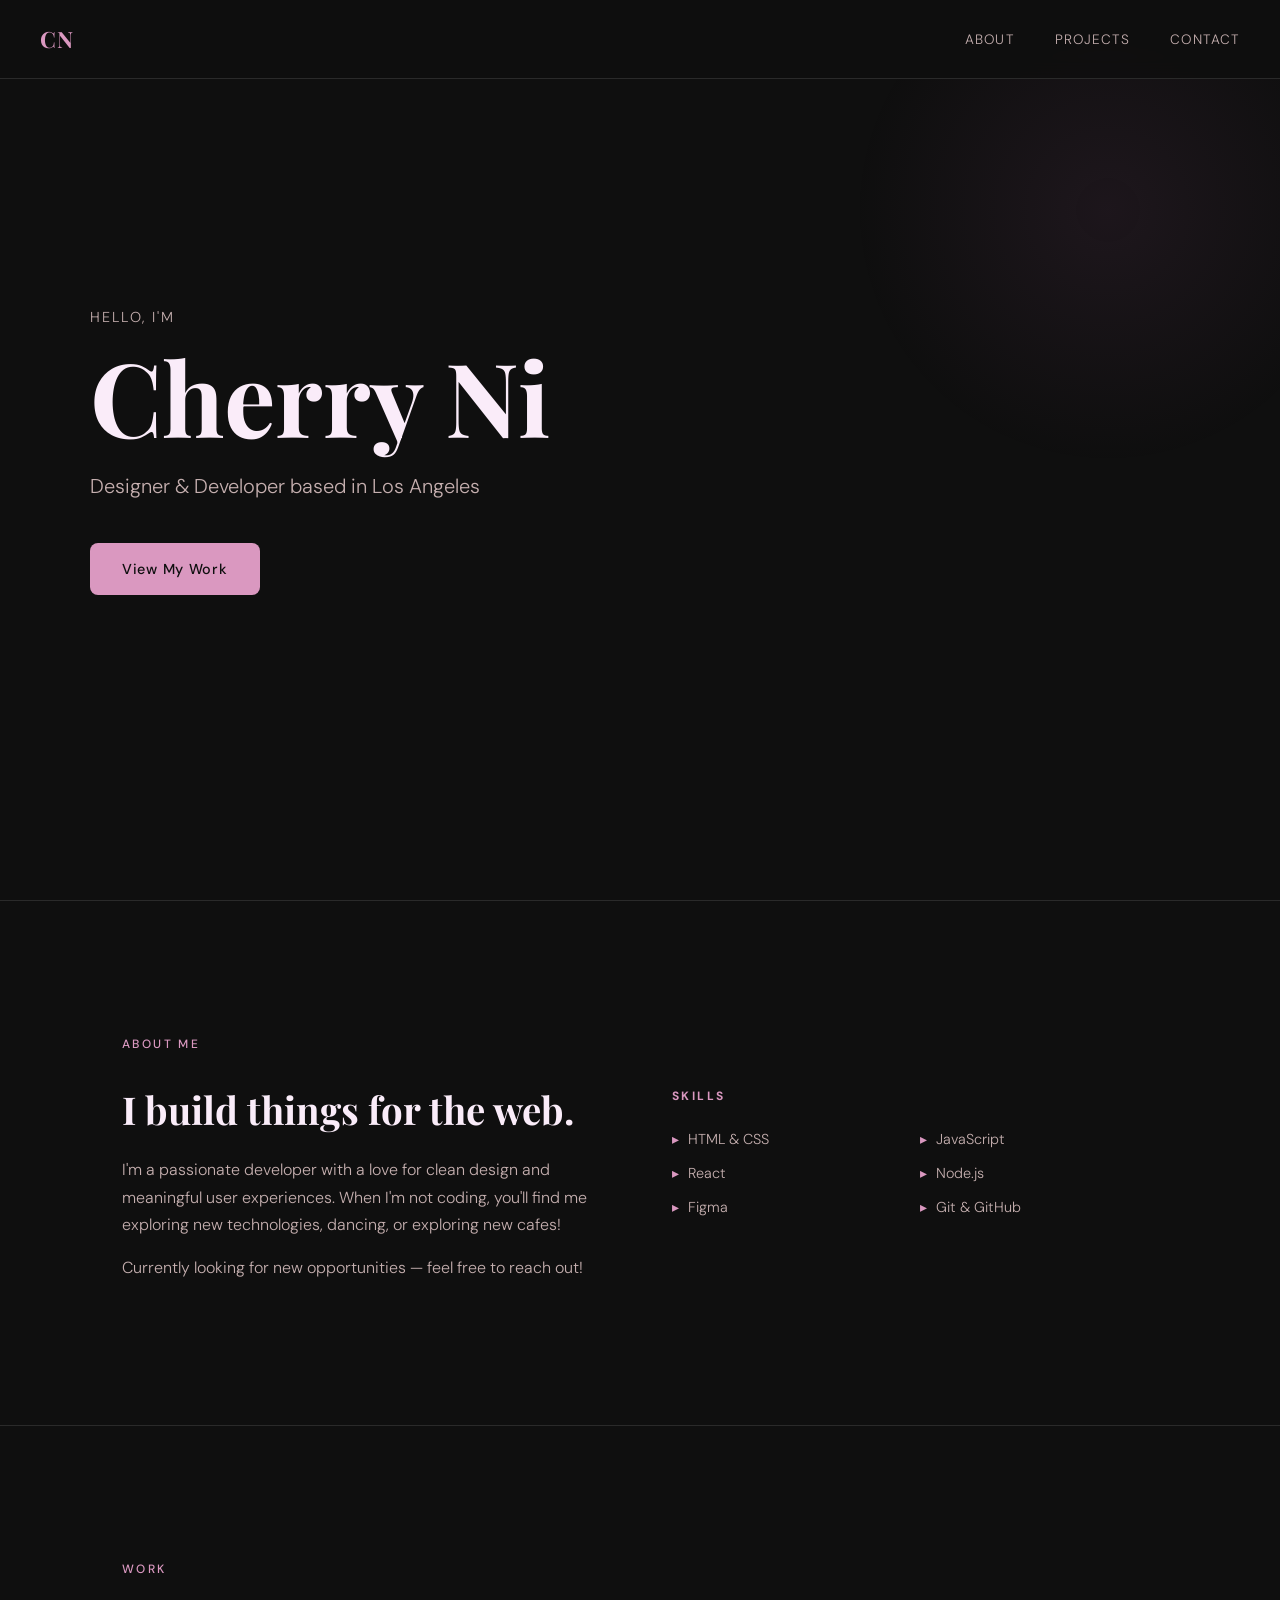
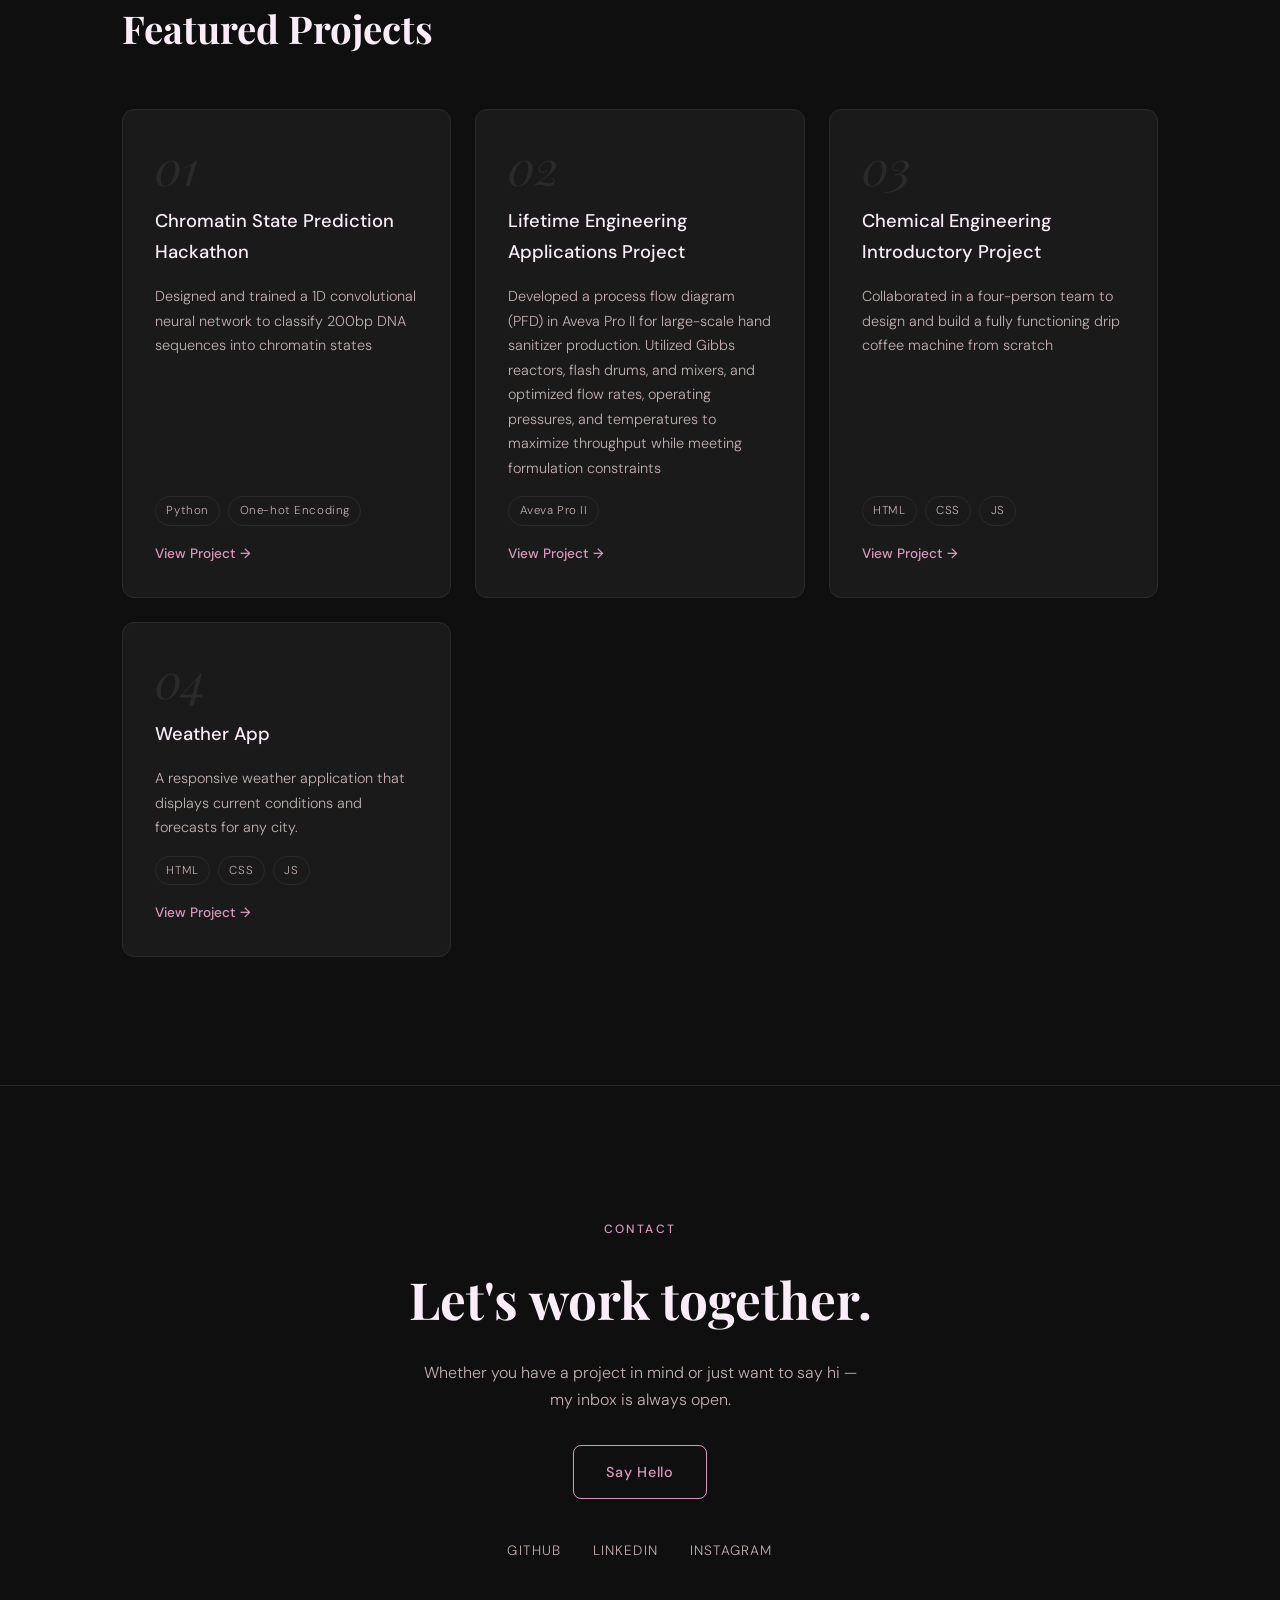
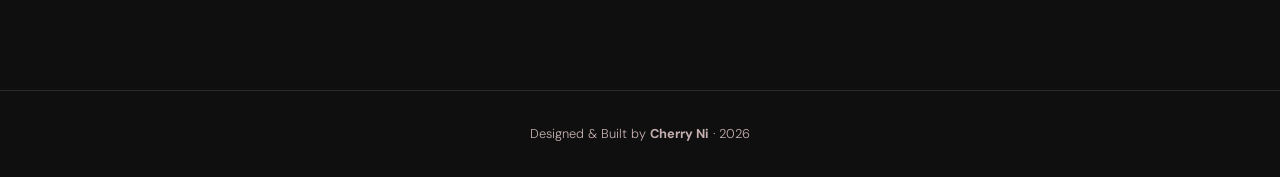
==== index.html @ 6c7073c4 "update project number for Weather App and remove API key setup notice" ====
<!DOCTYPE html>
<html lang="en">
  <head>
    <meta charset="UTF-8" />
    <meta name="viewport" content="width=device-width, initial-scale=1.0" />
    <title>Cherry Ni — Portfolio</title>
    <link rel="preconnect" href="https://fonts.googleapis.com" />
    <link rel="preconnect" href="https://fonts.gstatic.com" crossorigin />
    <link href="https://fonts.googleapis.com/css2?family=Playfair+Display:ital,wght@0,700;1,400&family=DM+Sans:wght@300;400;500&display=swap" rel="stylesheet" />
    <link rel="stylesheet" href="style.css" />
  </head>
  <body>

    <!-- NAVIGATION -->
    <nav>
      <div class="nav-logo">CN</div>
      <ul class="nav-links">
        <li><a href="#about">About</a></li>
        <li><a href="#projects">Projects</a></li>
        <li><a href="#contact">Contact</a></li>
      </ul>
    </nav>

    <!-- HERO SECTION -->
    <section class="hero">
      <div class="hero-content">
        <p class="hero-eyebrow">Hello, I'm</p>
        <h1 class="hero-name">Cherry Ni</h1>
        <p class="hero-tagline">Designer &amp; Developer based in Los Angeles</p>
        <a href="#projects" class="btn">View My Work</a>
      </div>
      <div class="hero-decoration" aria-hidden="true"></div>
    </section>

    <!-- ABOUT SECTION -->
    <section class="about" id="about">
      <div class="container">
        <span class="section-label">About Me</span>
        <div class="about-grid">
          <div class="about-text">
            <h2>I build things for the web.</h2>
            <p>
              I'm a passionate developer with a love for clean design and meaningful user experiences.
              When I'm not coding, you'll find me exploring new technologies, dancing, or exploring new cafes!
            </p>
            <p>
              Currently looking for new opportunities — feel free to reach out!
            </p>
          </div>
          <div class="skills-list">
            <h3>Skills</h3>
            <ul>
              <li>HTML &amp; CSS</li>
              <li>JavaScript</li>
              <li>React</li>
              <li>Node.js</li>
              <li>Figma</li>
              <li>Git &amp; GitHub</li>
            </ul>
          </div>
        </div>
      </div>
    </section>

    <!-- PROJECTS SECTION -->
    <section class="projects" id="projects">
      <div class="container">
        <span class="section-label">Work</span>
        <h2>Featured Projects</h2>
        <div class="projects-grid">

          <div class="project-card">
            <div class="project-number">01</div>
                       <h3>Chromatin State Prediction Hackathon</h3>
            <p>Designed and trained a 1D convolutional neural network to classify 200bp DNA sequences into chromatin states</p>
            <div class="project-tags">
              <span>Python</span>
              <span>One-hot Encoding</span>
            </div>
            <a href="#" class="project-link">View Project →</a>
          </div>

          <div class="project-card">
            <div class="project-number">02</div>
            <h3>Lifetime Engineering Applications Project</h3>
            <p>Developed a process flow diagram (PFD) in Aveva Pro II for large-scale hand sanitizer production. Utilized Gibbs reactors, flash drums, and mixers, and optimized flow rates, operating pressures, and temperatures to maximize throughput while meeting formulation constraints
</p>
            <div class="project-tags">
              <span>Aveva Pro II</span>
            </div>
            <a href="#" class="project-link">View Project →</a>
          </div>

          <div class="project-card">
            <div class="project-number">03</div>
            <h3>Chemical Engineering Introductory Project</h3>
            <p>Collaborated in a four-person team to design and build a fully functioning drip coffee machine from scratch</p>
            <div class="project-tags">
              <span>HTML</span>
              <span>CSS</span>
              <span>JS</span>
            </div>
            <a href="#" class="project-link">View Project →</a>
          </div>

          <div class="project-card">
            <div class="project-number">04</div>
            <h3>Weather App</h3>
            <p>A responsive weather application that displays current conditions and forecasts for any city.</p>
            <div class="project-tags">
              <span>HTML</span>
              <span>CSS</span>
              <span>JS</span>
            </div>
            <a href="weather.html" class="project-link">View Project →</a>
          </div>

        </div>
      </div>
    </section>

    <!-- CONTACT SECTION -->
    <section class="contact" id="contact">
      <div class="container">
        <span class="section-label">Contact</span>
        <h2>Let's work together.</h2>
        <p>Whether you have a project in mind or just want to say hi — my inbox is always open.</p>
        <a href="mailto:cherryni@g.ucla.edu" class="btn btn-outline">Say Hello</a>
        <div class="social-links">
          <a href="https://github.com/cherrynii" target="_blank">GitHub</a>
          <a href="https://www.linkedin.com/in/cherry-ni-07588b32b/" target="_blank">LinkedIn</a>
          <a href="https://www.instagram.com/cherryini/" target="_blank">Instagram</a>
        </div>
      </div>
    </section>

    <!-- FOOTER -->
    <footer>
      <p>Designed &amp; Built by <strong>Cherry Ni</strong> · <span id="year"></span></p>
    </footer>

    <script>
      // Auto-update the year in the footer
      document.getElementById('year').textContent = new Date().getFullYear();
    </script>

  </body>
</html>
---- style.css ----
/* =========================================
   PORTFOLIO STARTER — style.css
   ========================================= */

/* --- CSS Variables (your design tokens) --- */
:root {
  --color-bg:       #0f0f0f;
  --color-surface:  #1a1a1a;
  --color-border:   #2a2a2a;
  --color-text:     #faecf9;
  --color-muted:    #c5afaf;
  --color-accent:   #da98c0;       /* warm gold */
  --color-accent2:  #e9c8e1;

  --font-display:  'Playfair Display', Georgia, serif;
  --font-body:     'DM Sans', sans-serif;

  --radius:  8px;
  --max-w:   1100px;
  --gap:     2rem;
}

/* --- Reset --- */
*, *::before, *::after {
  box-sizing: border-box;
  margin: 0;
  padding: 0;
}

html {
  scroll-behavior: smooth;
}

body {
  background-color: var(--color-bg);
  color: var(--color-text);
  font-family: var(--font-body);
  font-weight: 300;
  line-height: 1.7;
  font-size: 1rem;
}

a {
  color: inherit;
  text-decoration: none;
}

ul {
  list-style: none;
}

img {
  max-width: 100%;
  display: block;
}

/* --- Utility --- */
.container {
  max-width: var(--max-w);
  margin: 0 auto;
  padding: 0 2rem;
}

.section-label {
  display: inline-block;
  font-size: 0.75rem;
  letter-spacing: 0.2em;
  text-transform: uppercase;
  color: var(--color-accent);
  margin-bottom: 1rem;
  font-weight: 500;
}

/* --- Buttons --- */
.btn {
  display: inline-block;
  padding: 0.85rem 2rem;
  background: var(--color-accent);
  color: #0f0f0f;
  font-family: var(--font-body);
  font-size: 0.9rem;
  font-weight: 500;
  letter-spacing: 0.05em;
  border-radius: var(--radius);
  transition: opacity 0.2s ease, transform 0.2s ease;
  cursor: pointer;
  border: none;
}

.btn:hover {
  opacity: 0.85;
  transform: translateY(-2px);
}

.btn-outline {
  background: transparent;
  color: var(--color-accent);
  border: 1px solid var(--color-accent);
}

.btn-outline:hover {
  background: var(--color-accent);
  color: #0f0f0f;
  opacity: 1;
}

/* =========================================
   NAVIGATION
   ========================================= */
nav {
  position: fixed;
  top: 0;
  left: 0;
  right: 0;
  z-index: 100;
  display: flex;
  align-items: center;
  justify-content: space-between;
  padding: 1.25rem 2.5rem;
  background: rgba(15, 15, 15, 0.85);
  backdrop-filter: blur(10px);
  border-bottom: 1px solid var(--color-border);
}

.nav-logo {
  font-family: var(--font-display);
  font-size: 1.4rem;
  font-weight: 700;
  color: var(--color-accent);
  letter-spacing: 0.05em;
}

.nav-links {
  display: flex;
  gap: 2.5rem;
}

.nav-links a {
  font-size: 0.85rem;
  letter-spacing: 0.08em;
  text-transform: uppercase;
  color: var(--color-muted);
  transition: color 0.2s;
}

.nav-links a:hover {
  color: var(--color-text);
}

/* =========================================
   HERO
   ========================================= */
.hero {
  min-height: 100vh;
  display: flex;
  align-items: center;
  padding: 0 2.5rem;
  position: relative;
  overflow: hidden;
}

.hero-content {
  max-width: var(--max-w);
  margin: 0 auto;
  width: 100%;
  animation: fadeUp 0.9s ease both;
}

.hero-eyebrow {
  font-size: 0.9rem;
  letter-spacing: 0.15em;
  text-transform: uppercase;
  color: var(--color-muted);
  margin-bottom: 0.75rem;
}

.hero-name {
  font-family: var(--font-display);
  font-size: clamp(3.5rem, 8vw, 7rem);
  line-height: 1.05;
  font-weight: 700;
  color: var(--color-text);
  margin-bottom: 1.25rem;
}

.hero-tagline {
  font-size: clamp(1rem, 2vw, 1.25rem);
  color: var(--color-muted);
  margin-bottom: 2.5rem;
  font-weight: 300;
}

/* Decorative background circle */
.hero-decoration {
  position: absolute;
  top: -10%;
  right: -10%;
  width: 600px;
  height: 600px;
  border-radius: 50%;
  background: radial-gradient(circle, rgba(201, 110, 186, 0.08) 0%, transparent 60%);
  pointer-events: none;
}

/* =========================================
   ABOUT
   ========================================= */
.about {
  padding: 8rem 0;
  border-top: 1px solid var(--color-border);
}

.about-grid {
  display: grid;
  grid-template-columns: 1fr 1fr;
  gap: 4rem;
  margin-top: 1rem;
}

.about-text h2 {
  font-family: var(--font-display);
  font-size: clamp(1.8rem, 3vw, 2.5rem);
  font-weight: 700;
  line-height: 1.2;
  margin-bottom: 1.5rem;
  color: var(--color-text);
}

.about-text p {
  color: var(--color-muted);
  margin-bottom: 1rem;
  max-width: 480px;
}

.skills-list h3 {
  font-size: 0.75rem;
  letter-spacing: 0.2em;
  text-transform: uppercase;
  color: var(--color-accent);
  margin-bottom: 1.25rem;
}

.skills-list ul {
  display: grid;
  grid-template-columns: 1fr 1fr;
  gap: 0.6rem;
}

.skills-list ul li {
  font-size: 0.9rem;
  color: var(--color-muted);
  padding-left: 1rem;
  position: relative;
}

.skills-list ul li::before {
  content: '▸';
  position: absolute;
  left: 0;
  color: var(--color-accent);
}

/* =========================================
   PROJECTS
   ========================================= */
.projects {
  padding: 8rem 0;
  border-top: 1px solid var(--color-border);
}

.projects h2 {
  font-family: var(--font-display);
  font-size: clamp(1.8rem, 3vw, 2.5rem);
  margin-bottom: 3rem;
}

.projects-grid {
  display: grid;
  grid-template-columns: repeat(auto-fit, minmax(300px, 1fr));
  gap: 1.5rem;
}

.project-card {
  background: var(--color-surface);
  border: 1px solid var(--color-border);
  border-radius: calc(var(--radius) * 1.5);
  padding: 2rem;
  transition: border-color 0.3s, transform 0.3s;
  display: flex;
  flex-direction: column;
  gap: 1rem;
}

.project-card:hover {
  border-color: var(--color-accent);
  transform: translateY(-4px);
}

.project-number {
  font-family: var(--font-display);
  font-size: 3rem;
  font-style: italic;
  color: var(--color-border);
  line-height: 1;
}

.project-card h3 {
  font-size: 1.15rem;
  font-weight: 500;
  color: var(--color-text);
}

.project-card p {
  font-size: 0.9rem;
  color: var(--color-muted);
  flex: 1;
}

.project-tags {
  display: flex;
  flex-wrap: wrap;
  gap: 0.5rem;
}

.project-tags span {
  font-size: 0.72rem;
  padding: 0.25rem 0.65rem;
  border-radius: 999px;
  border: 1px solid var(--color-border);
  color: var(--color-muted);
  letter-spacing: 0.05em;
}

.project-link {
  font-size: 0.85rem;
  color: var(--color-accent);
  font-weight: 500;
  transition: letter-spacing 0.2s;
}

.project-link:hover {
  letter-spacing: 0.05em;
}

/* =========================================
   CONTACT
   ========================================= */
.contact {
  padding: 8rem 0;
  border-top: 1px solid var(--color-border);
  text-align: center;
}

.contact h2 {
  font-family: var(--font-display);
  font-size: clamp(2rem, 4vw, 3.5rem);
  margin-bottom: 1rem;
}

.contact p {
  color: var(--color-muted);
  max-width: 440px;
  margin: 0 auto 2rem;
}

.social-links {
  display: flex;
  justify-content: center;
  gap: 2rem;
  margin-top: 2.5rem;
}

.social-links a {
  font-size: 0.85rem;
  letter-spacing: 0.08em;
  text-transform: uppercase;
  color: var(--color-muted);
  transition: color 0.2s;
}

.social-links a:hover {
  color: var(--color-accent);
}

/* =========================================
   FOOTER
   ========================================= */
footer {
  padding: 2rem;
  text-align: center;
  border-top: 1px solid var(--color-border);
  font-size: 0.8rem;
  color: var(--color-muted);
}

/* =========================================
   ANIMATIONS
   ========================================= */
@keyframes fadeUp {
  from {
    opacity: 0;
    transform: translateY(30px);
  }
  to {
    opacity: 1;
    transform: translateY(0);
  }
}

/* =========================================
   RESPONSIVE
   ========================================= */
@media (max-width: 768px) {
  nav {
    padding: 1rem 1.25rem;
  }

  .nav-links {
    gap: 1.5rem;
  }

  .hero {
    padding: 0 1.25rem;
  }

  .about-grid {
    grid-template-columns: 1fr;
    gap: 3rem;
  }

  .about,
  .projects,
  .contact {
    padding: 5rem 0;
  }
}
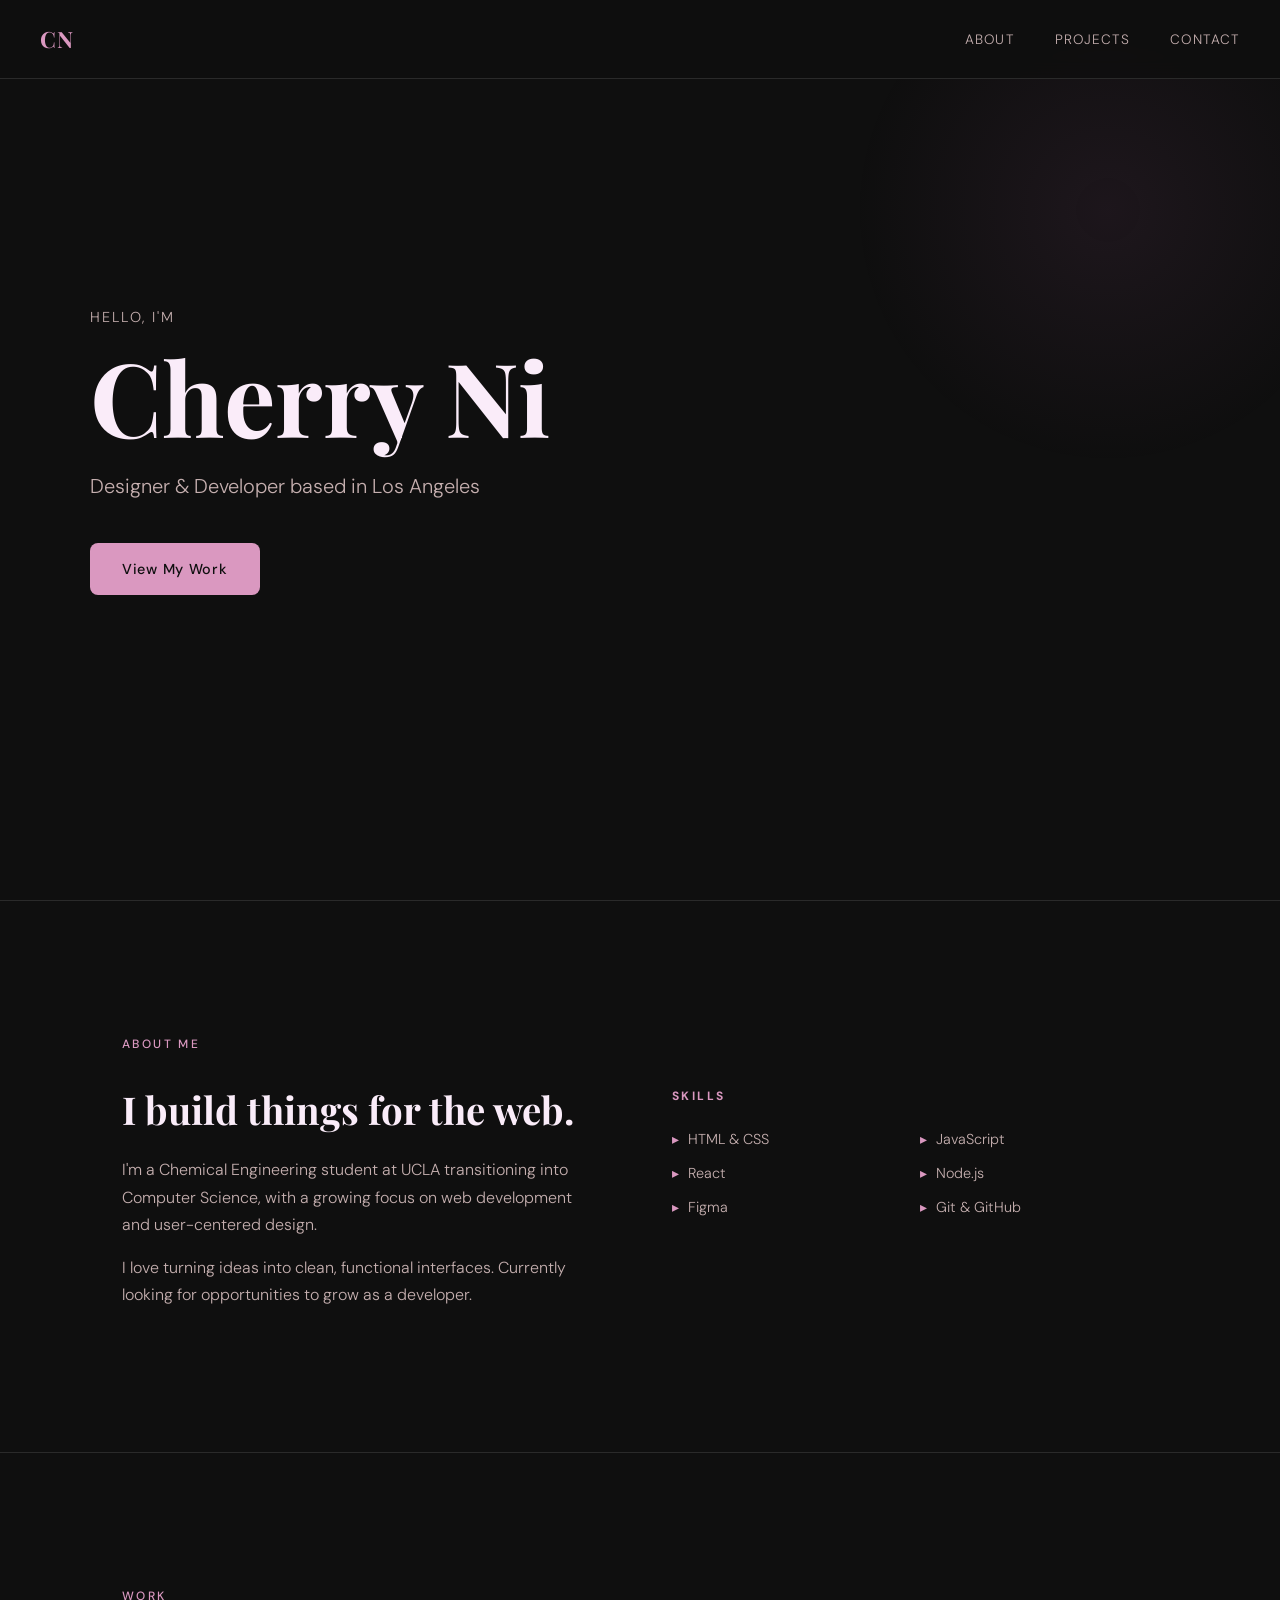
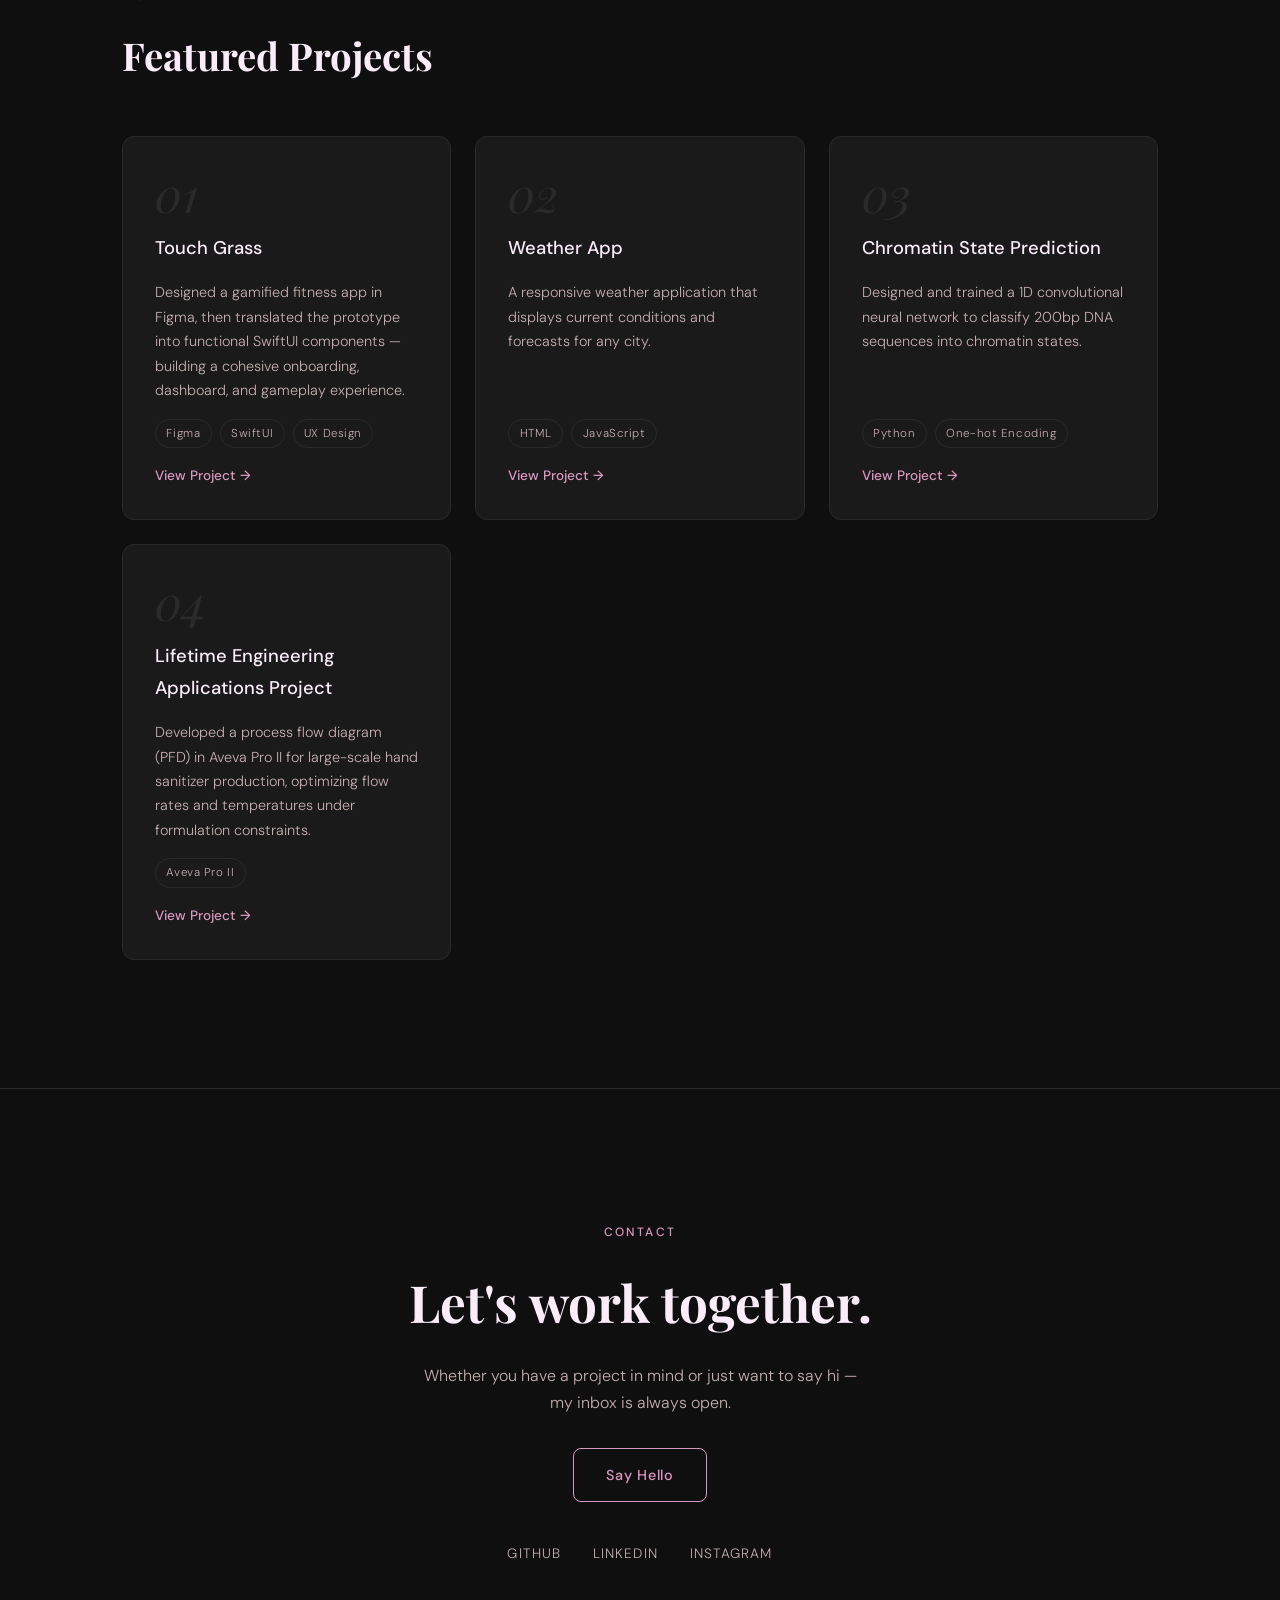
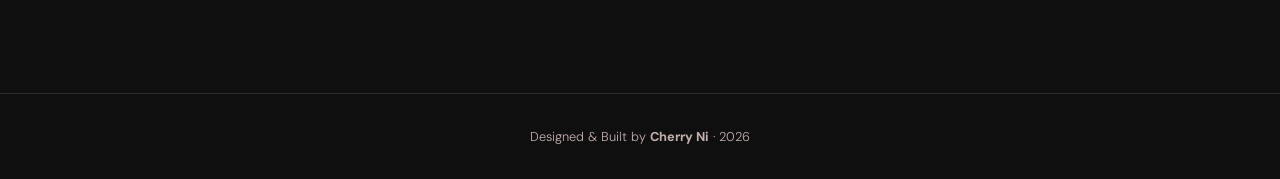
==== commit aeb4709e: "updated projects" ====
--- a/index.html
+++ b/index.html
@@ -37,16 +37,15 @@
       <div class="container">
         <span class="section-label">About Me</span>
         <div class="about-grid">
-          <div class="about-text">
-            <h2>I build things for the web.</h2>
-            <p>
-              I'm a passionate developer with a love for clean design and meaningful user experiences.
-              When I'm not coding, you'll find me exploring new technologies, dancing, or exploring new cafes!
-            </p>
-            <p>
-              Currently looking for new opportunities — feel free to reach out!
-            </p>
-          </div>
+         <div class="about-text">
+          <h2>I build things for the web.</h2>
+          <p>
+            I'm a Chemical Engineering student at UCLA transitioning into Computer Science, with a growing focus on web development and user-centered design.
+          </p>
+          <p>
+            I love turning ideas into clean, functional interfaces. Currently looking for opportunities to grow as a developer.
+          </p>
+        </div>
           <div class="skills-list">
             <h3>Skills</h3>
             <ul>
@@ -67,55 +66,53 @@
       <div class="container">
         <span class="section-label">Work</span>
         <h2>Featured Projects</h2>
-        <div class="projects-grid">
+       <div class="projects-grid">
+        
+        <div class="project-card">
+          <div class="project-number">01</div>
+          <h3>Touch Grass</h3>
+          <p>Designed a gamified fitness app in Figma, then translated the prototype into functional SwiftUI components — building a cohesive onboarding, dashboard, and gameplay experience.</p>
+          <div class="project-tags">
+            <span>Figma</span>
+            <span>SwiftUI</span>
+            <span>UX Design</span>
+          </div>
+          <a href="https://github.com/cherrynii" target="_blank" class="project-link">View Project →</a>
+        </div>
+        
+        <div class="project-card">
+          <div class="project-number">02</div>
+          <h3>Weather App</h3>
+          <p>A responsive weather application that displays current conditions and forecasts for any city.</p>
+          <div class="project-tags">
+            <span>HTML</span>
+            <span>JavaScript</span>
+          </div>
+          <a href="weather.html" class="project-link">View Project →</a>
+        </div>
+        
+        <div class="project-card">
+          <div class="project-number">03</div>
+          <h3>Chromatin State Prediction</h3>
+          <p>Designed and trained a 1D convolutional neural network to classify 200bp DNA sequences into chromatin states.</p>
+          <div class="project-tags">
+            <span>Python</span>
+            <span>One-hot Encoding</span>
+          </div>
+          <a href="https://github.com/cherrynii" target="_blank" class="project-link">View Project →</a>
+        </div>
+        
+        <div class="project-card">
+          <div class="project-number">04</div>
+          <h3>Lifetime Engineering Applications Project</h3>
+          <p>Developed a process flow diagram (PFD) in Aveva Pro II for large-scale hand sanitizer production, optimizing flow rates and temperatures under formulation constraints.</p>
+          <div class="project-tags">
+            <span>Aveva Pro II</span>
+          </div>
+          <a href="https://github.com/cherrynii" target="_blank" class="project-link">View Project →</a>
+        </div>
 
-          <div class="project-card">
-            <div class="project-number">01</div>
-                       <h3>Chromatin State Prediction Hackathon</h3>
-            <p>Designed and trained a 1D convolutional neural network to classify 200bp DNA sequences into chromatin states</p>
-            <div class="project-tags">
-              <span>Python</span>
-              <span>One-hot Encoding</span>
-            </div>
-            <a href="#" class="project-link">View Project →</a>
-          </div>
-
-          <div class="project-card">
-            <div class="project-number">02</div>
-            <h3>Lifetime Engineering Applications Project</h3>
-            <p>Developed a process flow diagram (PFD) in Aveva Pro II for large-scale hand sanitizer production. Utilized Gibbs reactors, flash drums, and mixers, and optimized flow rates, operating pressures, and temperatures to maximize throughput while meeting formulation constraints
-</p>
-            <div class="project-tags">
-              <span>Aveva Pro II</span>
-            </div>
-            <a href="#" class="project-link">View Project →</a>
-          </div>
-
-          <div class="project-card">
-            <div class="project-number">03</div>
-            <h3>Chemical Engineering Introductory Project</h3>
-            <p>Collaborated in a four-person team to design and build a fully functioning drip coffee machine from scratch</p>
-            <div class="project-tags">
-              <span>HTML</span>
-              <span>CSS</span>
-              <span>JS</span>
-            </div>
-            <a href="#" class="project-link">View Project →</a>
-          </div>
-
-          <div class="project-card">
-            <div class="project-number">04</div>
-            <h3>Weather App</h3>
-            <p>A responsive weather application that displays current conditions and forecasts for any city.</p>
-            <div class="project-tags">
-              <span>HTML</span>
-              <span>CSS</span>
-              <span>JS</span>
-            </div>
-            <a href="weather.html" class="project-link">View Project →</a>
-          </div>
-
-        </div>
+</div>
       </div>
     </section>
 
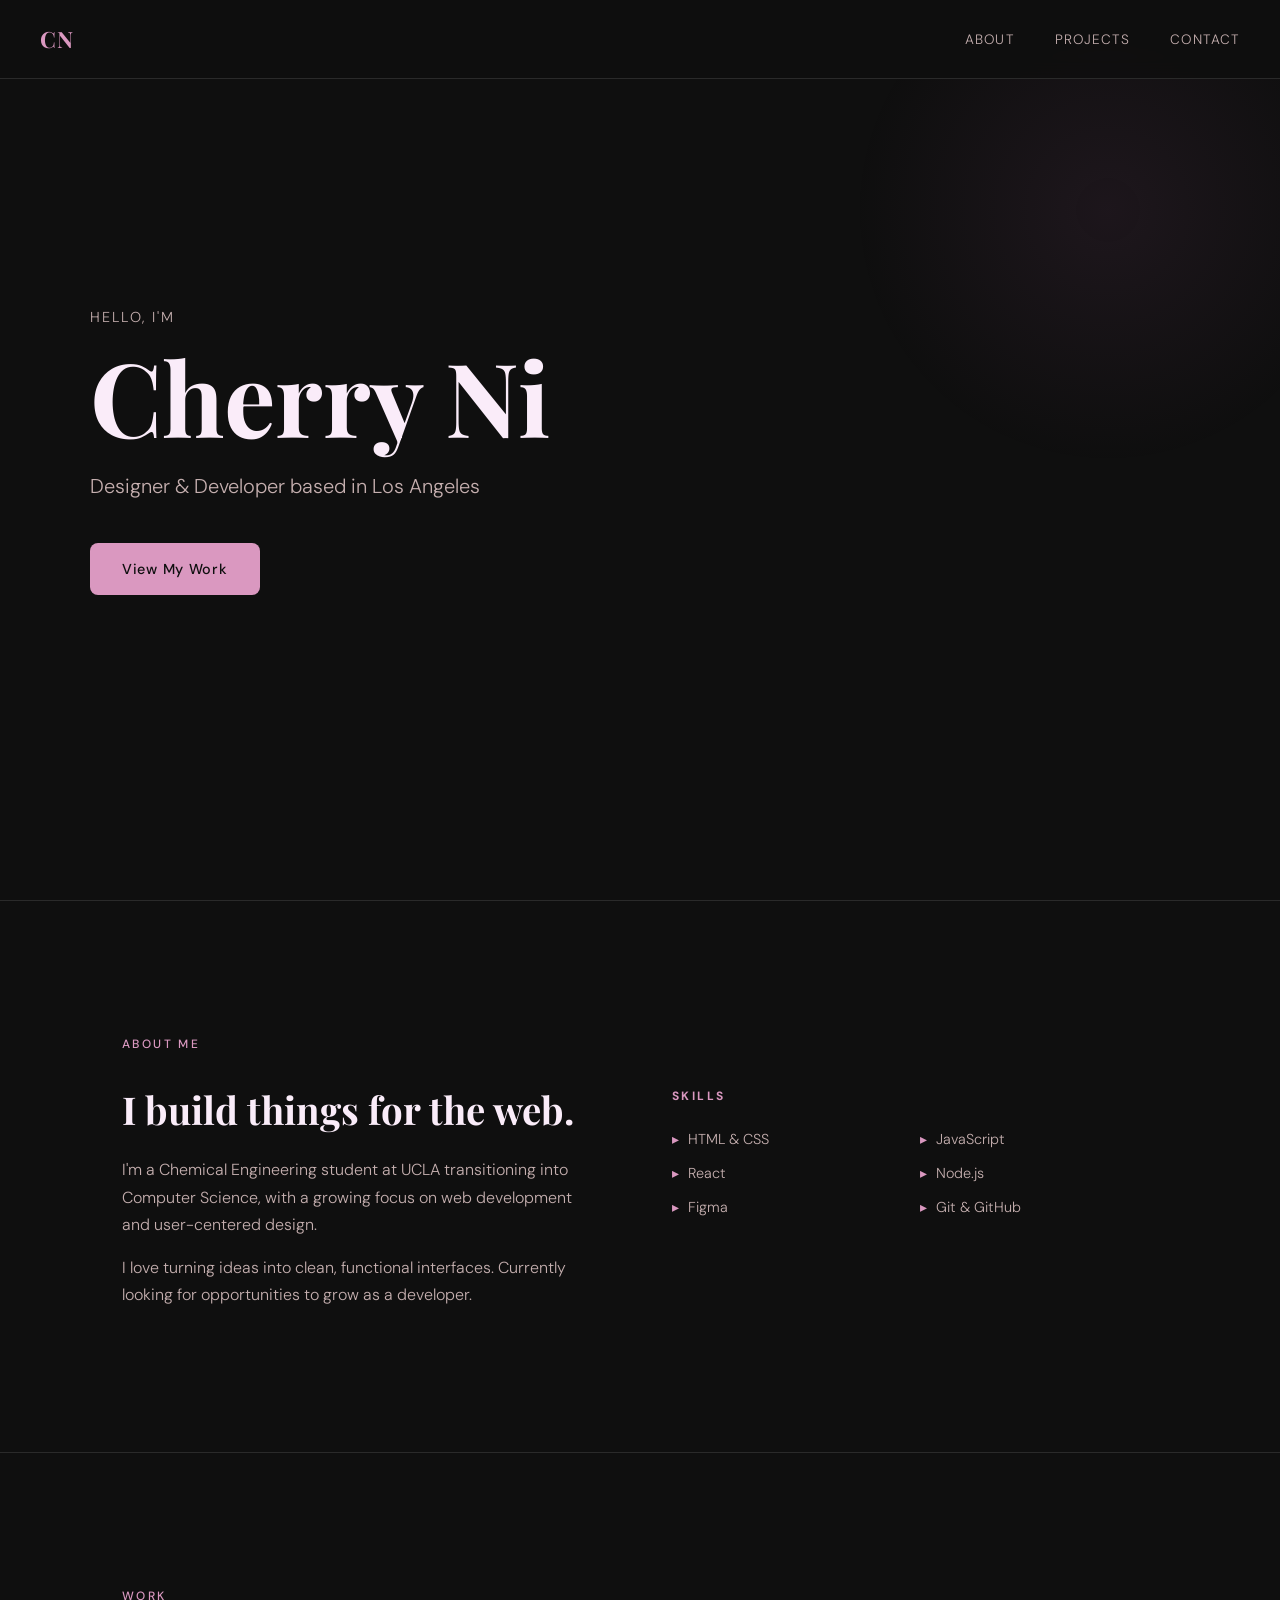
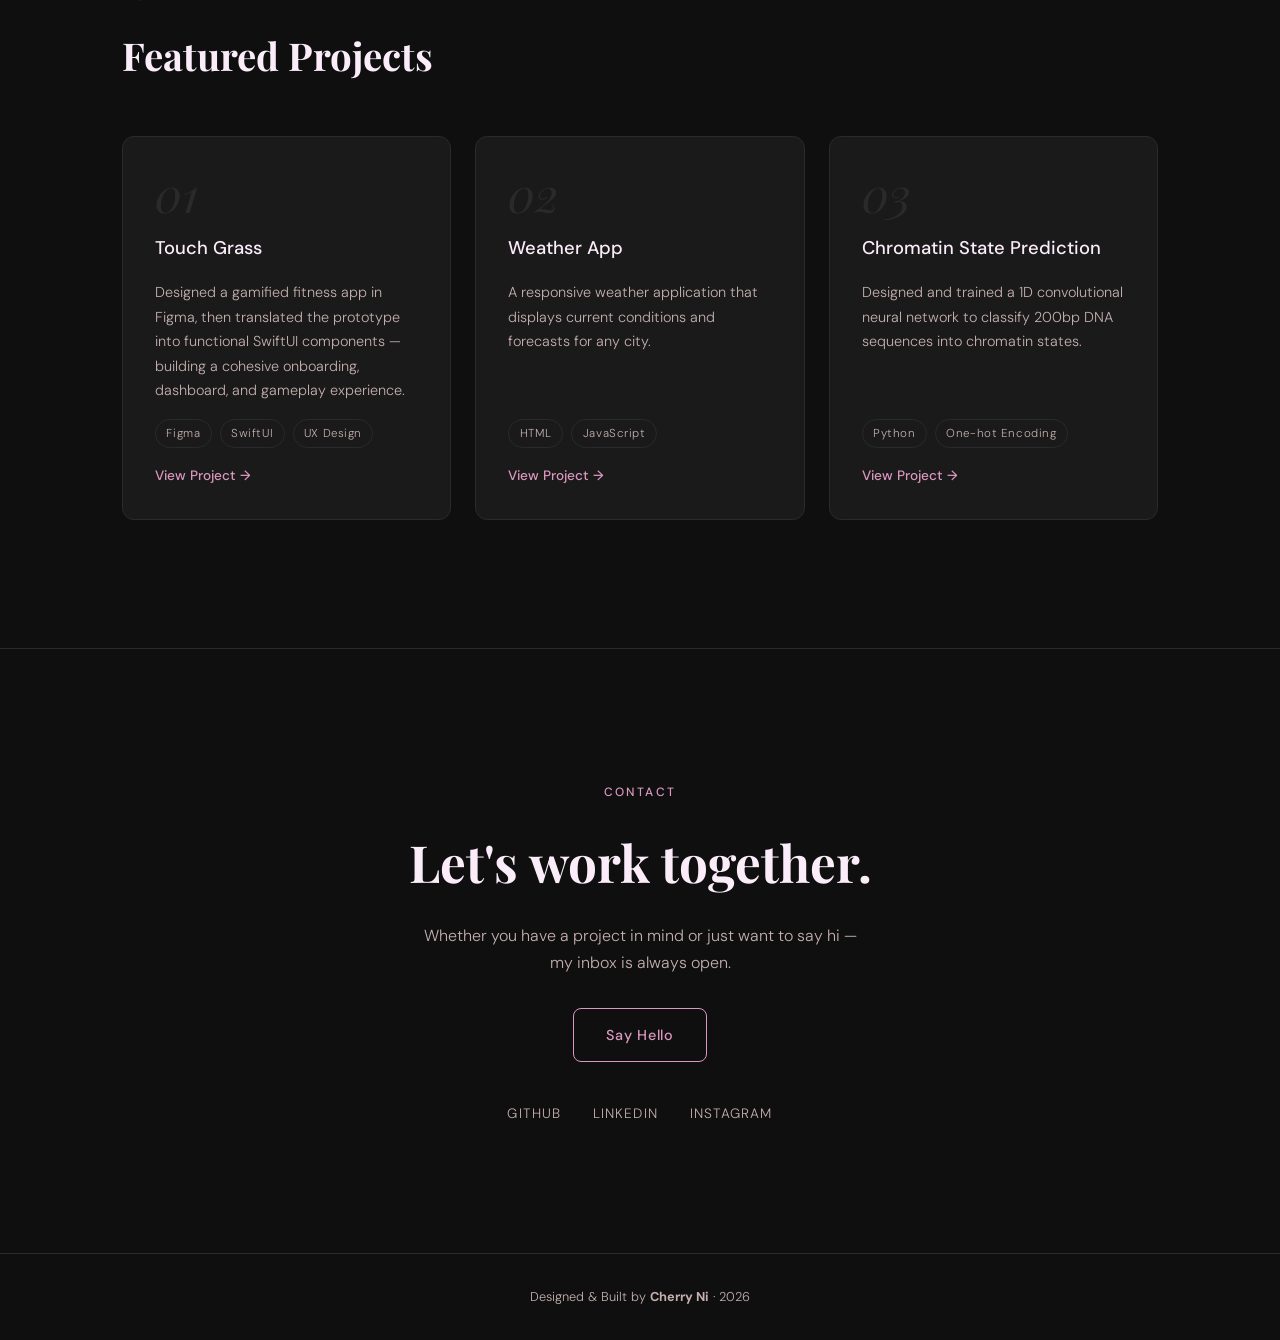
==== commit 5e222b8f: "deleted a project" ====
--- a/index.html
+++ b/index.html
@@ -77,7 +77,7 @@
             <span>SwiftUI</span>
             <span>UX Design</span>
           </div>
-          <a href="https://github.com/cherrynii" target="_blank" class="project-link">View Project →</a>
+          <a href="https://github.com/KingPleather/TouchGrassV3" target="_blank" class="project-link">View Project →</a>
         </div>
         
         <div class="project-card">
@@ -99,17 +99,7 @@
             <span>Python</span>
             <span>One-hot Encoding</span>
           </div>
-          <a href="https://github.com/cherrynii" target="_blank" class="project-link">View Project →</a>
-        </div>
-        
-        <div class="project-card">
-          <div class="project-number">04</div>
-          <h3>Lifetime Engineering Applications Project</h3>
-          <p>Developed a process flow diagram (PFD) in Aveva Pro II for large-scale hand sanitizer production, optimizing flow rates and temperatures under formulation constraints.</p>
-          <div class="project-tags">
-            <span>Aveva Pro II</span>
-          </div>
-          <a href="https://github.com/cherrynii" target="_blank" class="project-link">View Project →</a>
+          <a href="chromatin.html" target="_blank" class="project-link">View Project →</a>
         </div>
 
 </div>
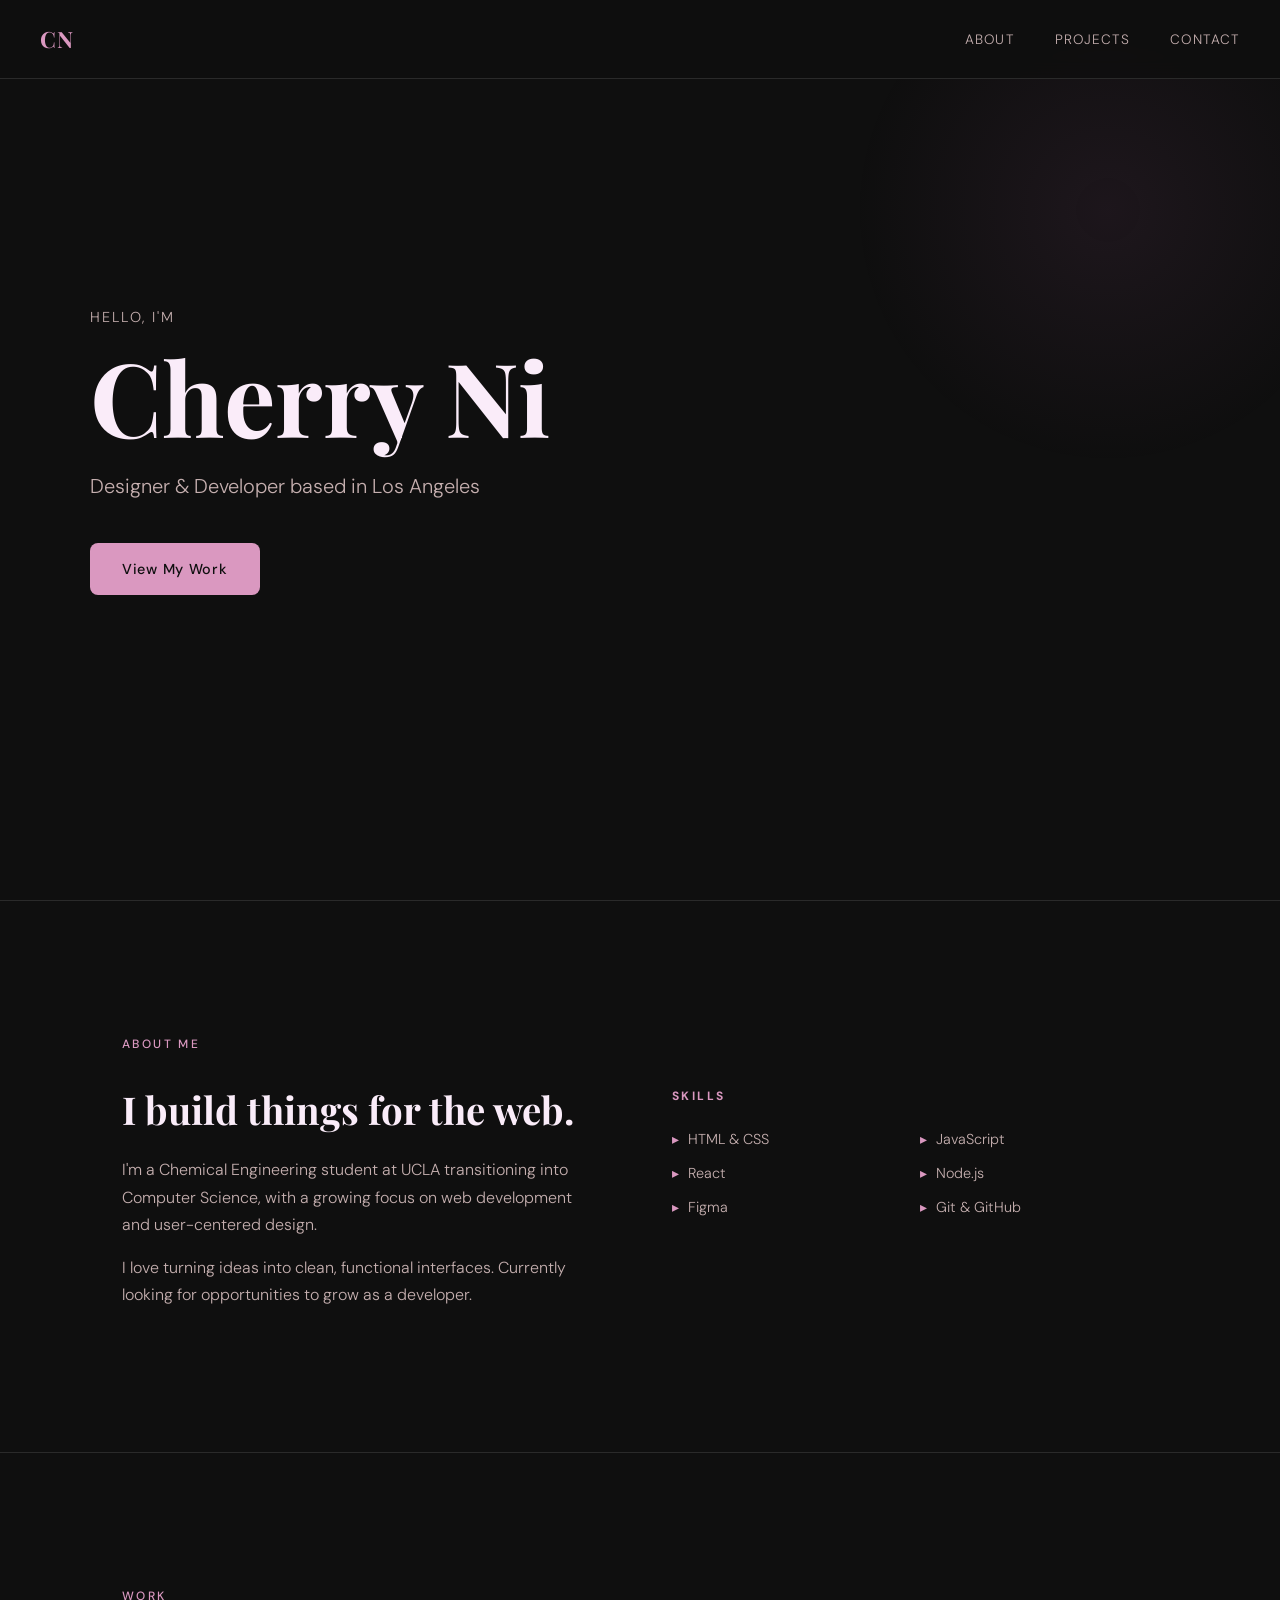
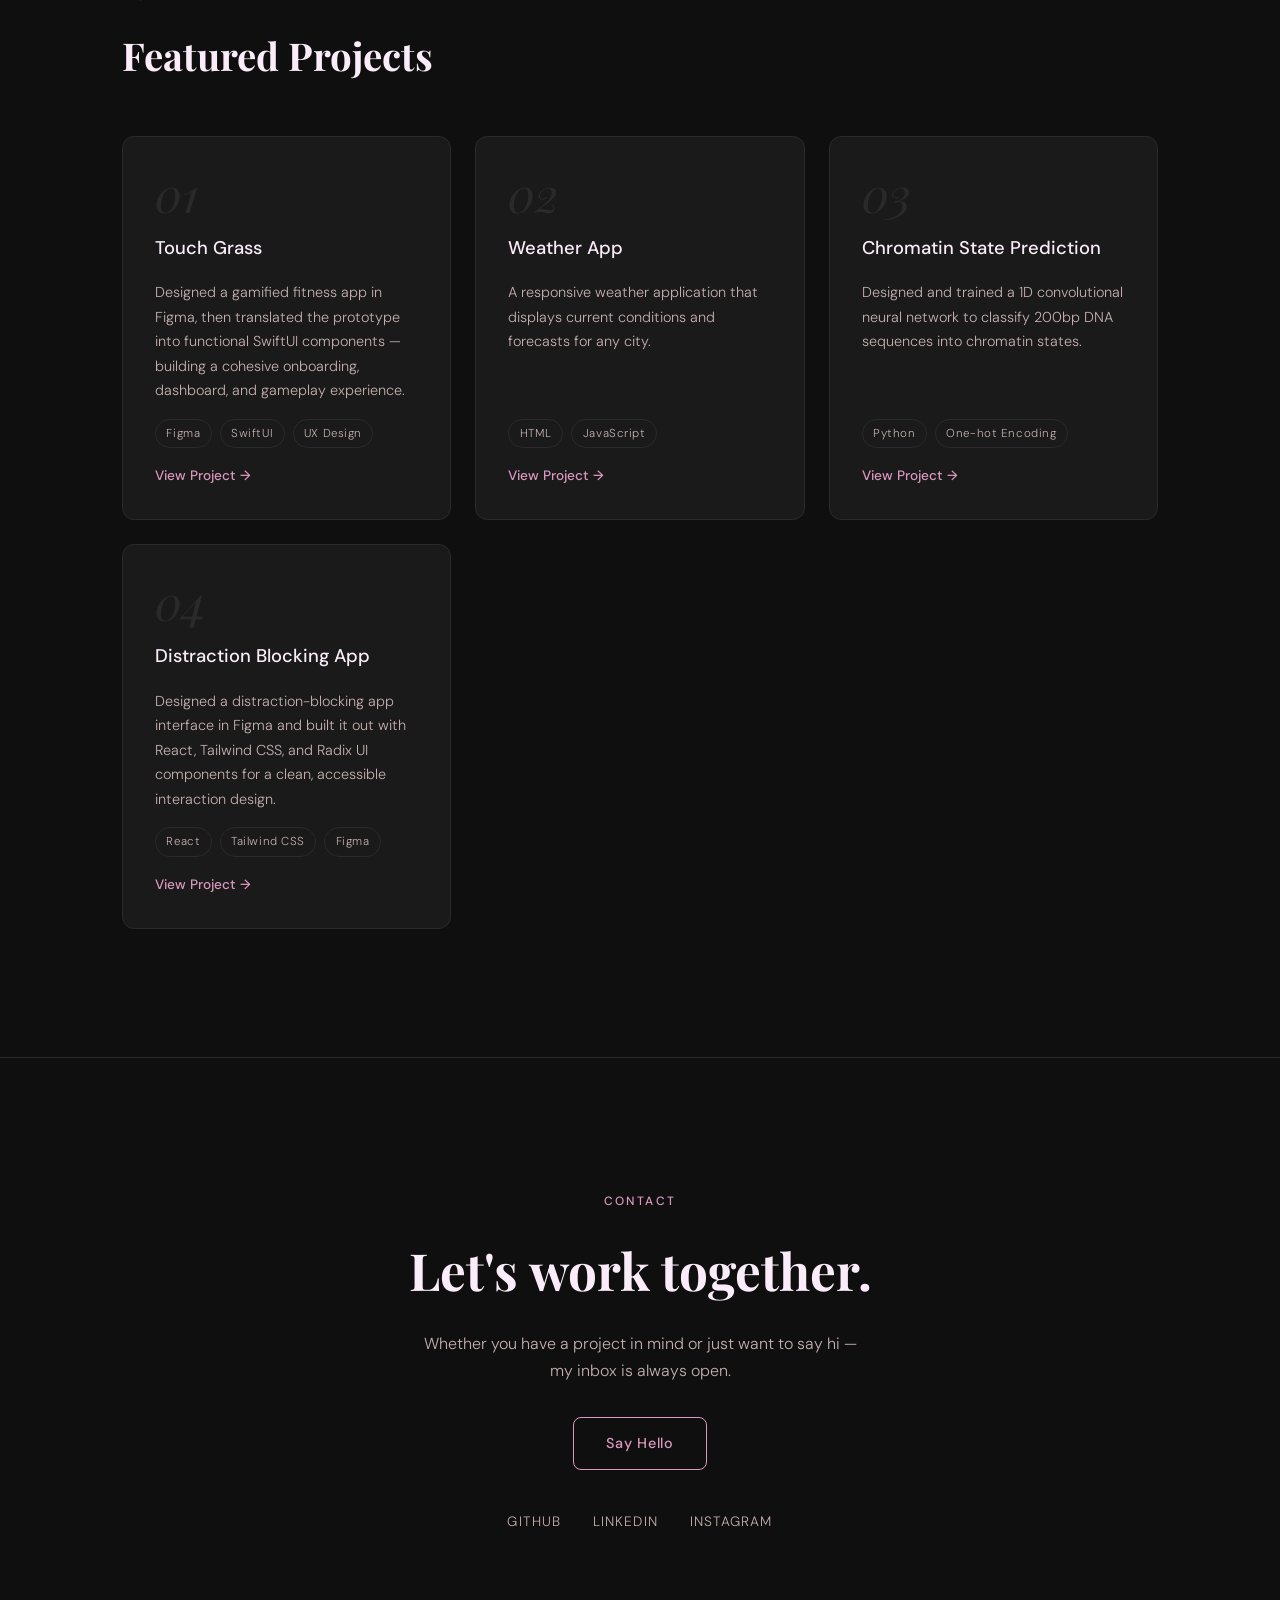
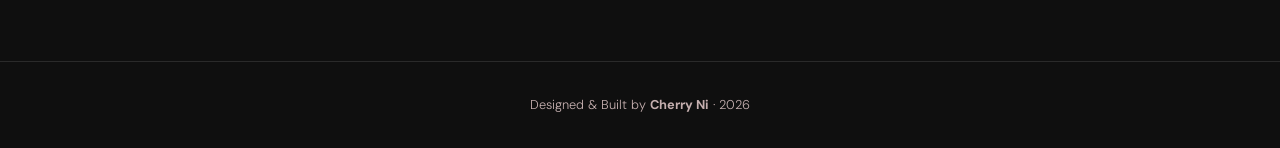
==== commit d154efc3: "added distraction app project" ====
--- a/index.html
+++ b/index.html
@@ -101,6 +101,19 @@
           </div>
           <a href="chromatin.html" target="_blank" class="project-link">View Project →</a>
         </div>
+        
+        <div class="project-card">
+          <div class="project-number">04</div>
+          <h3>Distraction Blocking App</h3>
+          <p>Designed a distraction-blocking app interface in Figma and built it out with React, Tailwind CSS, and Radix UI components for a clean, accessible interaction design.</p>
+          <div class="project-tags">
+<span>React</span>
+<span>Tailwind CSS</span>
+<span>Figma</span>
+        </div>
+        <a href="https://github.com/cherrynii/distraction-blocking-app" class="project-link">View Project →</a>
+      </div>
+        
 
 </div>
       </div>
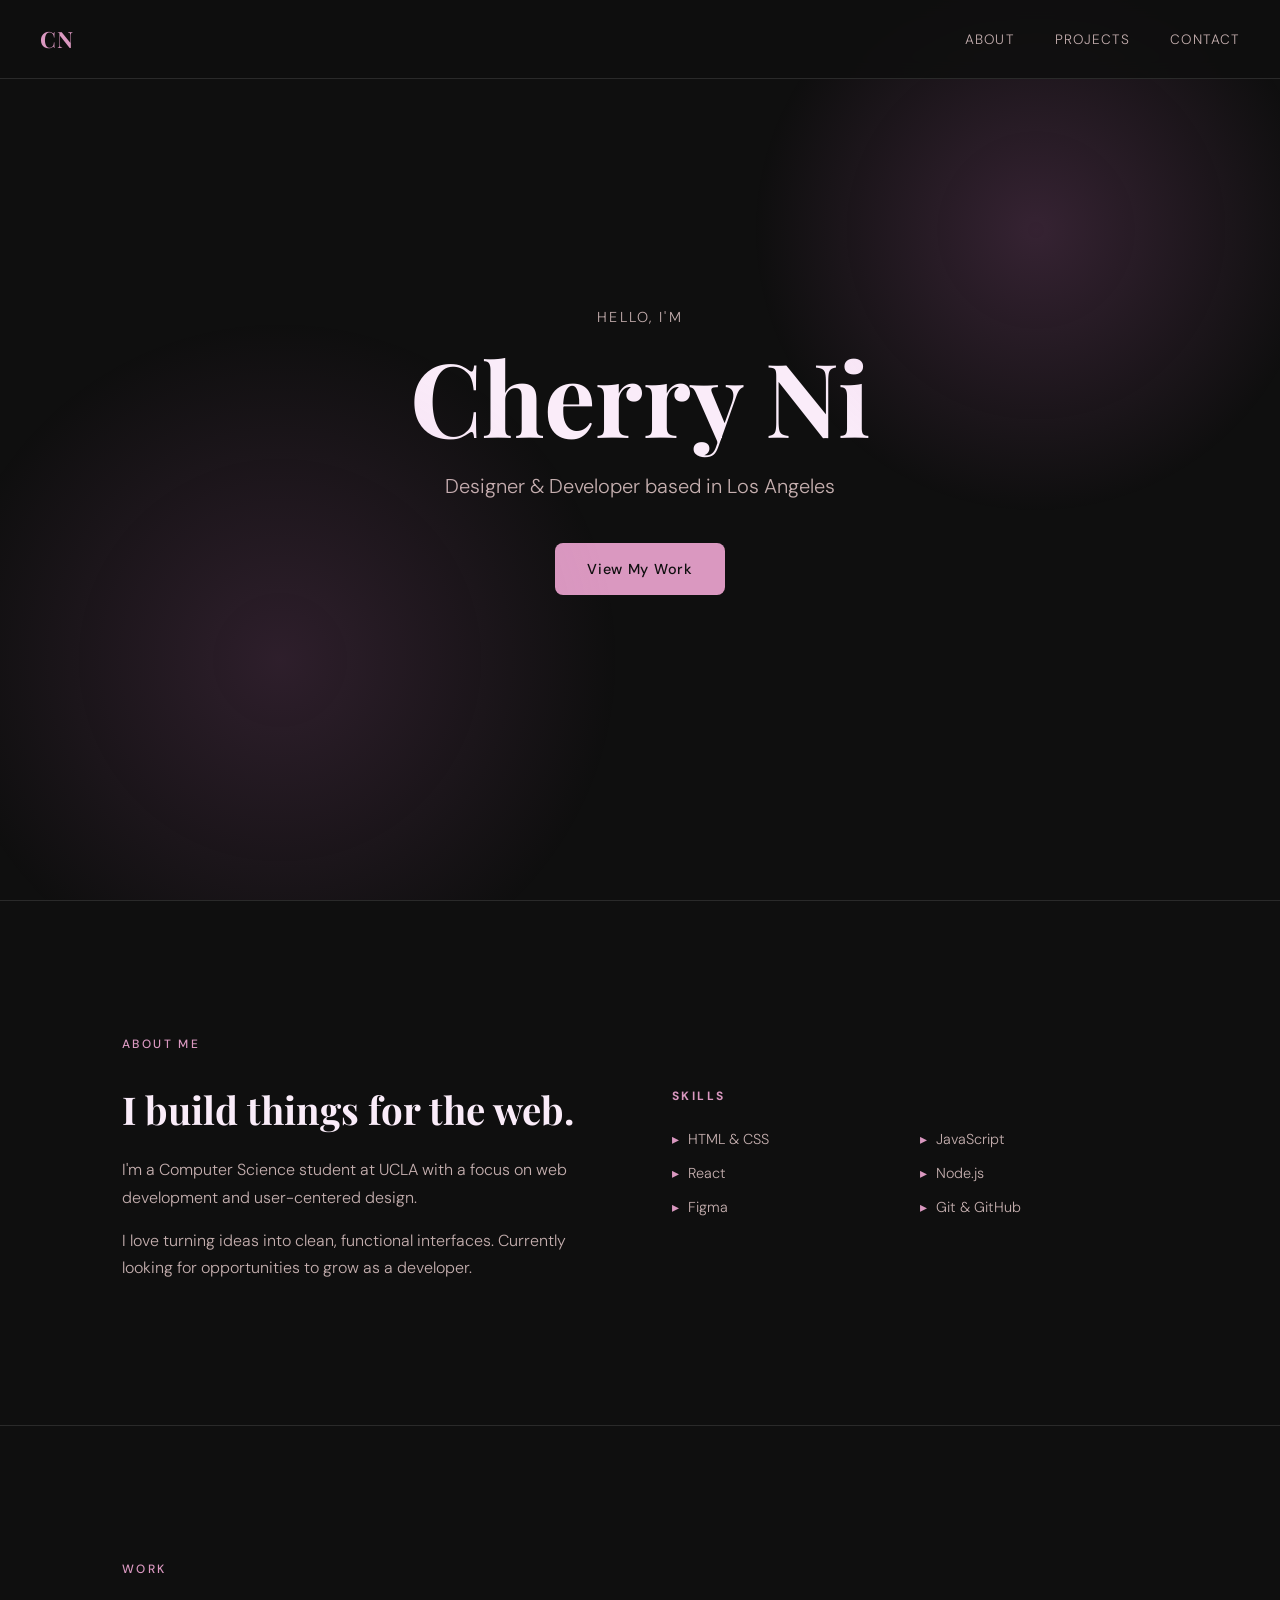
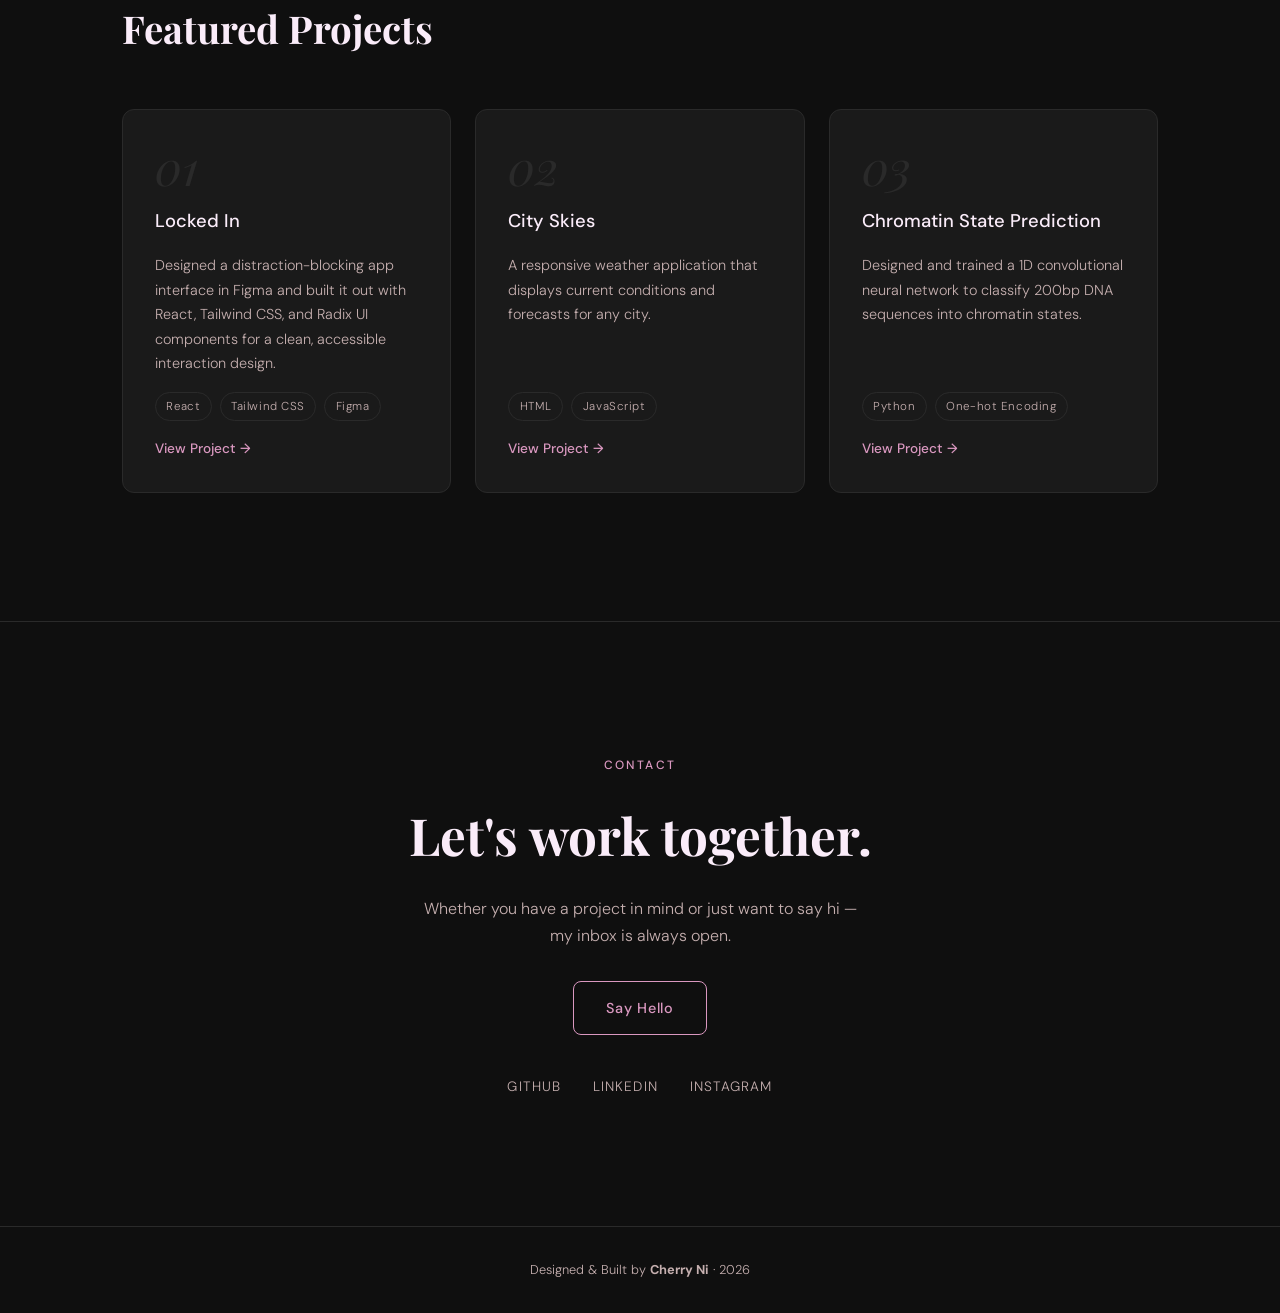
==== commit 613e25e9: "Updated stylesheet" ====
--- a/index.html
+++ b/index.html
@@ -30,6 +30,9 @@
         <a href="#projects" class="btn">View My Work</a>
       </div>
       <div class="hero-decoration" aria-hidden="true"></div>
+      <div class="hero-decoration-2" aria-hidden="true"></div>
+      
+
     </section>
 
     <!-- ABOUT SECTION -->
@@ -40,7 +43,7 @@
          <div class="about-text">
           <h2>I build things for the web.</h2>
           <p>
-            I'm a Chemical Engineering student at UCLA transitioning into Computer Science, with a growing focus on web development and user-centered design.
+            I'm a Computer Science student at UCLA with a focus on web development and user-centered design.
           </p>
           <p>
             I love turning ideas into clean, functional interfaces. Currently looking for opportunities to grow as a developer.
@@ -70,19 +73,20 @@
         
         <div class="project-card">
           <div class="project-number">01</div>
-          <h3>Touch Grass</h3>
-          <p>Designed a gamified fitness app in Figma, then translated the prototype into functional SwiftUI components — building a cohesive onboarding, dashboard, and gameplay experience.</p>
+          <h3>Locked In</h3>
+          <p>Designed a distraction-blocking app interface in Figma and built it out with React, Tailwind CSS, and Radix UI components for a clean, accessible interaction design.</p>
           <div class="project-tags">
+            <span>React</span>
+            <span>Tailwind CSS</span>
             <span>Figma</span>
-            <span>SwiftUI</span>
-            <span>UX Design</span>
           </div>
-          <a href="https://github.com/KingPleather/TouchGrassV3" target="_blank" class="project-link">View Project →</a>
+          <a href="https://github.com/cherrynii/distraction-blocking-app" class="project-link">View Project →</a>
         </div>
+        
         
         <div class="project-card">
           <div class="project-number">02</div>
-          <h3>Weather App</h3>
+          <h3>City Skies</h3>
           <p>A responsive weather application that displays current conditions and forecasts for any city.</p>
           <div class="project-tags">
             <span>HTML</span>
@@ -102,17 +106,6 @@
           <a href="chromatin.html" target="_blank" class="project-link">View Project →</a>
         </div>
         
-        <div class="project-card">
-          <div class="project-number">04</div>
-          <h3>Distraction Blocking App</h3>
-          <p>Designed a distraction-blocking app interface in Figma and built it out with React, Tailwind CSS, and Radix UI components for a clean, accessible interaction design.</p>
-          <div class="project-tags">
-<span>React</span>
-<span>Tailwind CSS</span>
-<span>Figma</span>
-        </div>
-        <a href="https://github.com/cherrynii/distraction-blocking-app" class="project-link">View Project →</a>
-      </div>
         
 
 </div>
--- a/style.css
+++ b/style.css
@@ -153,6 +153,7 @@
 .hero {
   min-height: 100vh;
   display: flex;
+  justify-content: center;
   align-items: center;
   padding: 0 2.5rem;
   position: relative;
@@ -163,6 +164,10 @@
   max-width: var(--max-w);
   margin: 0 auto;
   width: 100%;
+  text-align: center;
+  display: flex;
+  flex-direction: column;
+  align-items: center;
   animation: fadeUp 0.9s ease both;
 }
 
@@ -193,14 +198,27 @@
 /* Decorative background circle */
 .hero-decoration {
   position: absolute;
-  top: -10%;
-  right: -10%;
-  width: 600px;
-  height: 600px;
+  top: -30%;
+  right: -20%;
+  width: 1000px;
+  height: 1000px;
+  border-radius: 60%;
+  background: radial-gradient(circle, rgba(201, 110, 186, 0.206) 0%, transparent 40%);
+  pointer-events: none;
+}
+
+.hero-decoration-2 {
+  position: absolute;
+  bottom: -40%;
+  left: -25%;
+  width: 1200px;
+  height: 1200px;
   border-radius: 50%;
-  background: radial-gradient(circle, rgba(201, 110, 186, 0.08) 0%, transparent 60%);
+  background: radial-gradient(circle, rgba(201, 110, 186, 0.17) 0%, transparent 40%);
   pointer-events: none;
 }
+
+
 
 /* =========================================
    ABOUT
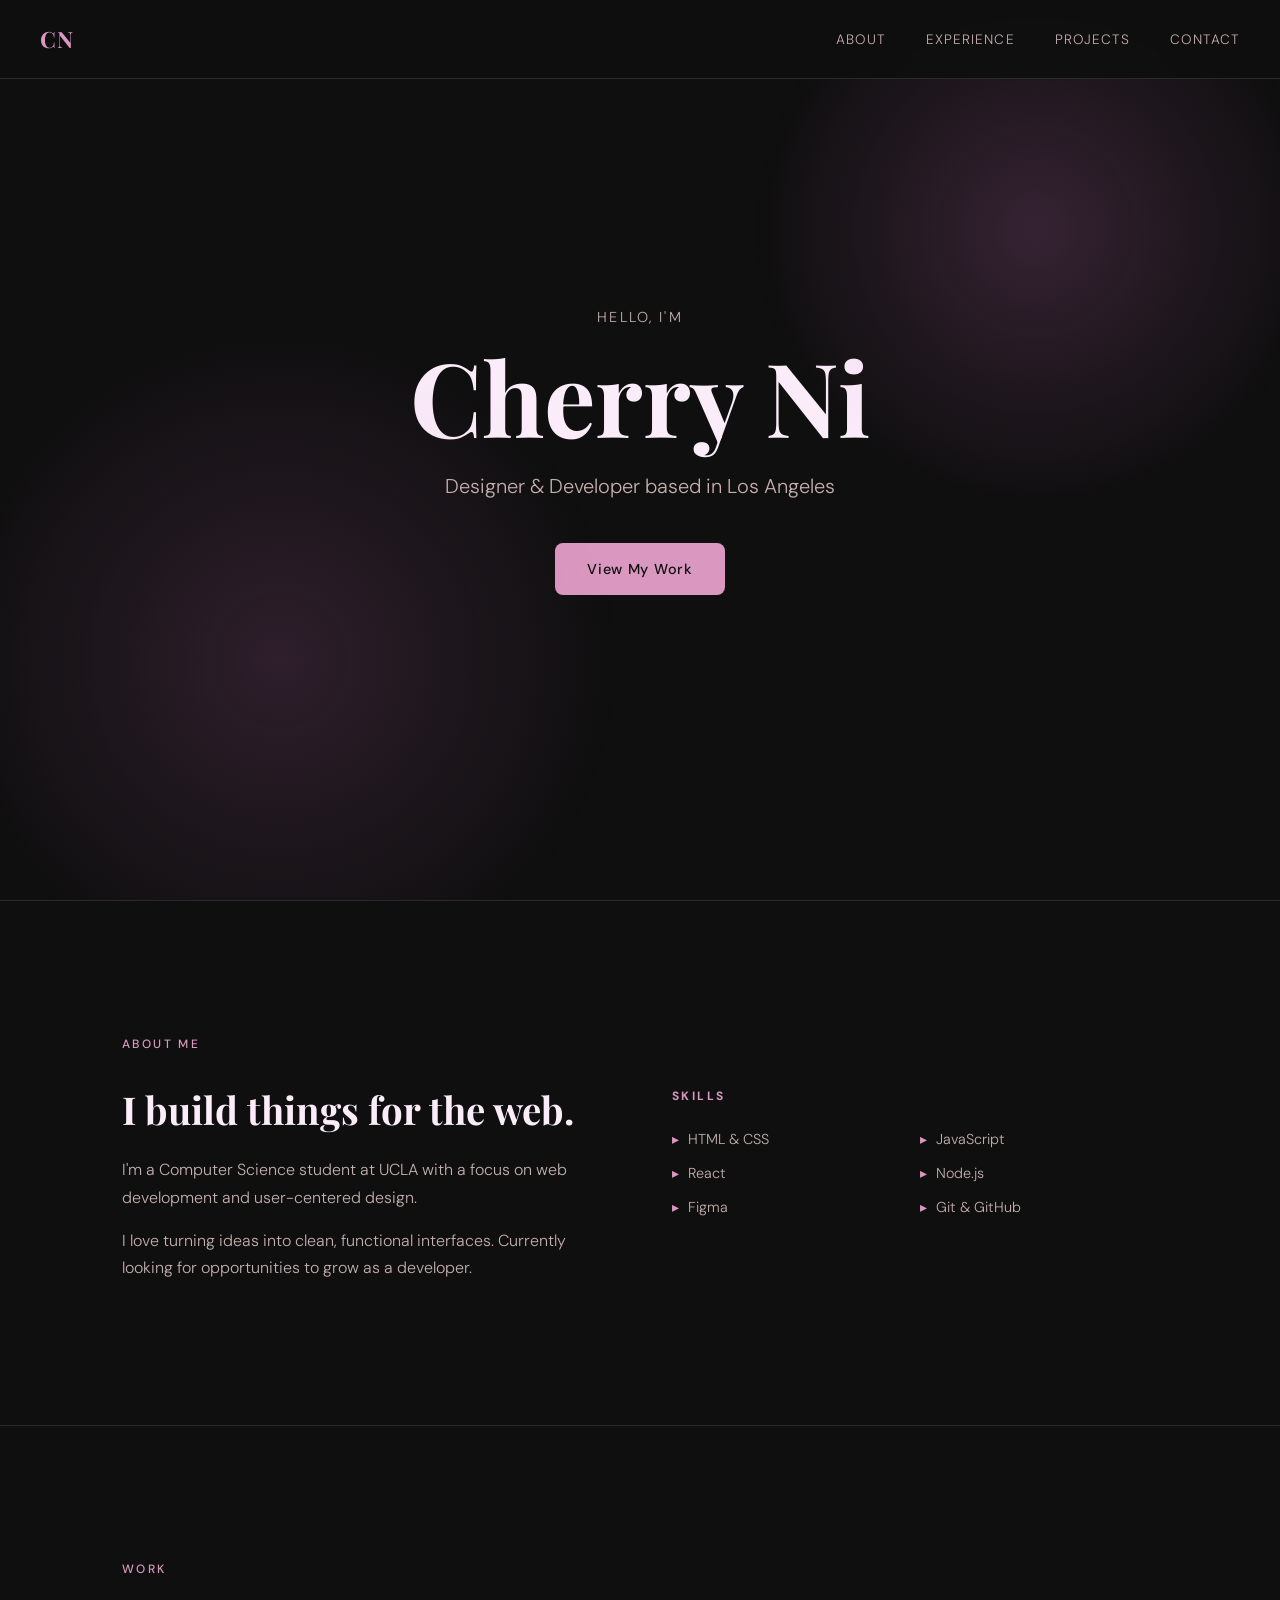
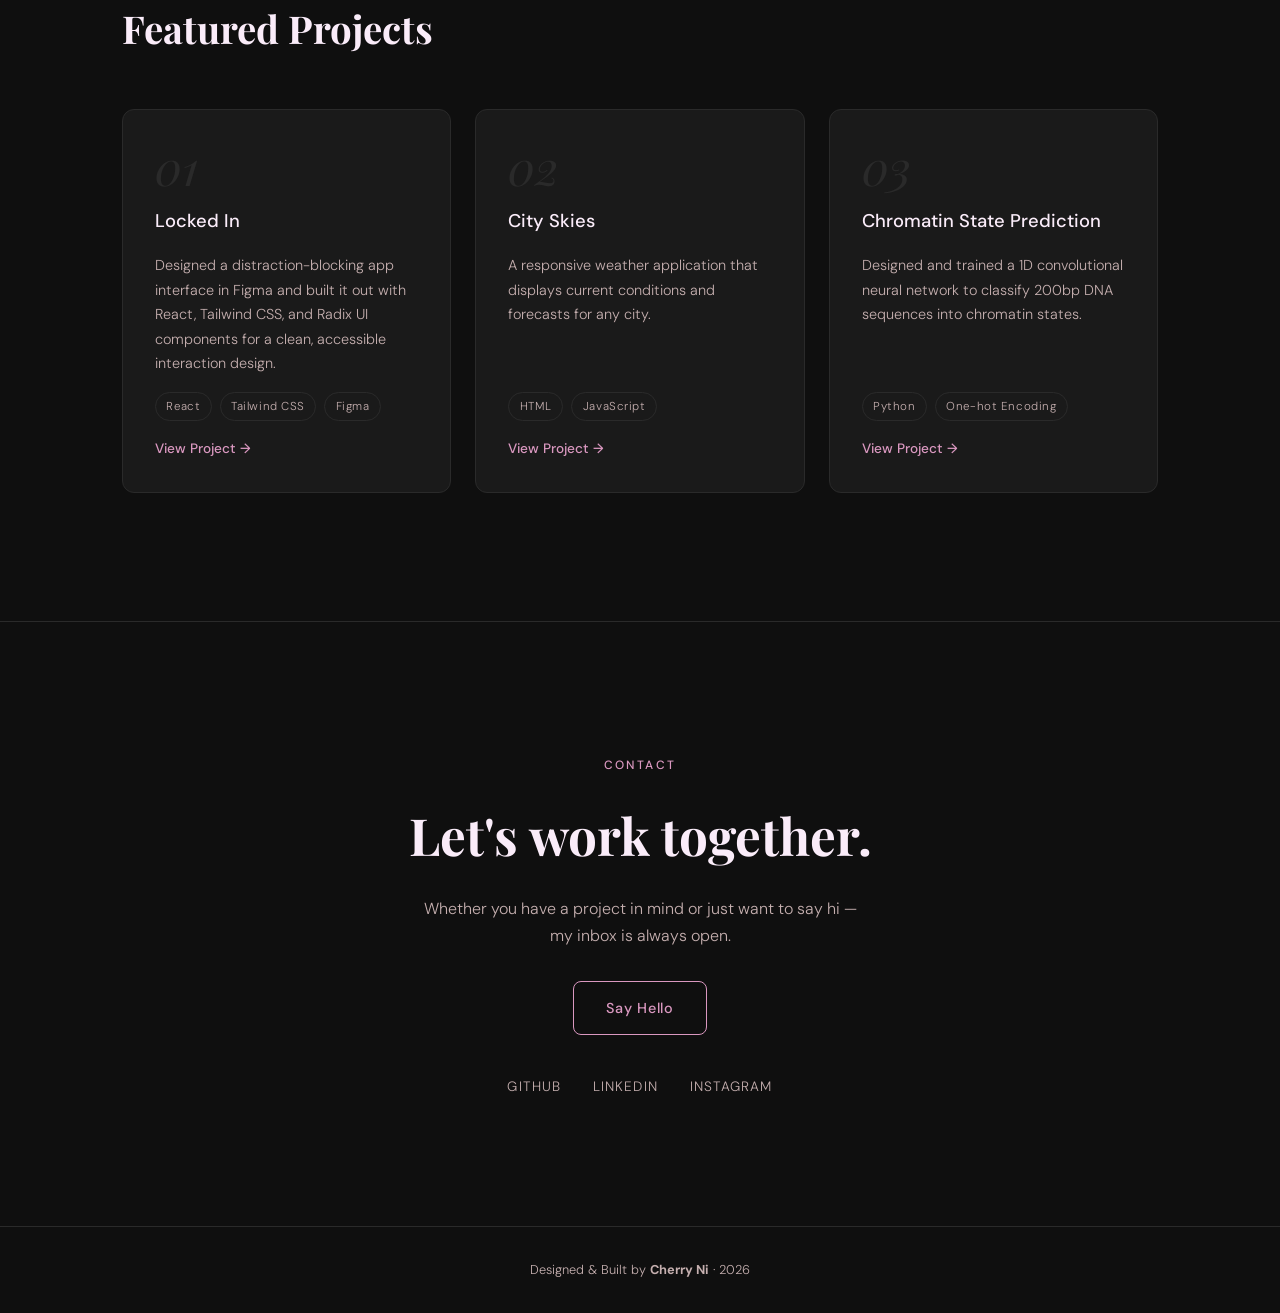
==== commit 99e58aa5: "added experience.html" ====
--- a/index.html
+++ b/index.html
@@ -16,6 +16,7 @@
       <div class="nav-logo">CN</div>
       <ul class="nav-links">
         <li><a href="#about">About</a></li>
+        <li><a href="experience.html">Experience</a></li>
         <li><a href="#projects">Projects</a></li>
         <li><a href="#contact">Contact</a></li>
       </ul>
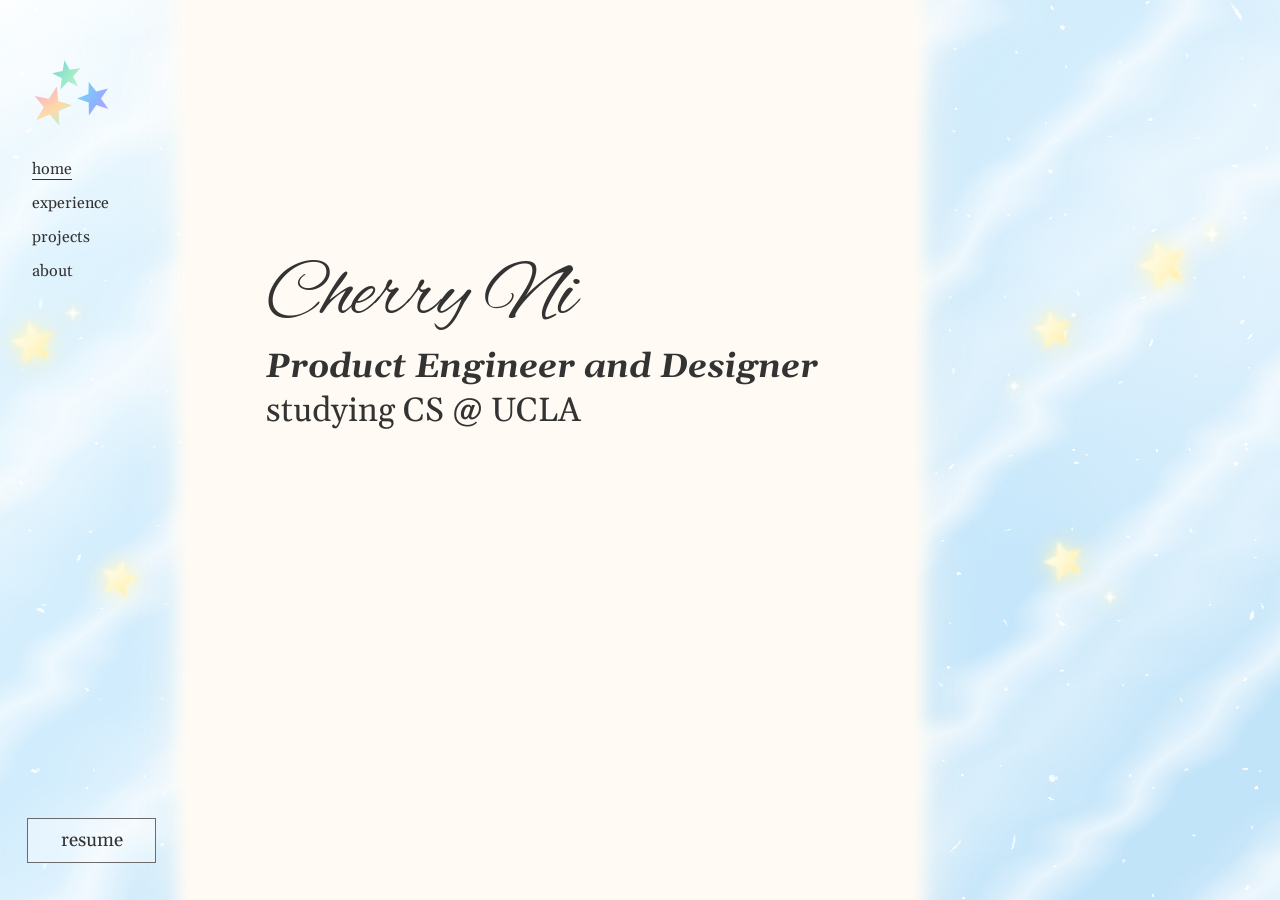
==== commit 35d343ca: "updated stylesheet and added about section" ====
--- a/index.html
+++ b/index.html
@@ -6,137 +6,63 @@
     <title>Cherry Ni — Portfolio</title>
     <link rel="preconnect" href="https://fonts.googleapis.com" />
     <link rel="preconnect" href="https://fonts.gstatic.com" crossorigin />
-    <link href="https://fonts.googleapis.com/css2?family=Playfair+Display:ital,wght@0,700;1,400&family=DM+Sans:wght@300;400;500&display=swap" rel="stylesheet" />
+    <link href="https://fonts.googleapis.com/css2?family=Alex+Brush&family=Gelasio:ital,wght@0,400..700;1,400..700&display=swap" rel="stylesheet" />
     <link rel="stylesheet" href="style.css" />
+    <script src="water.js" defer></script>
   </head>
   <body>
+    <a class="skip-link" href="#main">Skip to content</a>
 
-    <!-- NAVIGATION -->
-    <nav>
-      <div class="nav-logo">CN</div>
+    <!-- WATER BACKGROUND -->
+    <div class="water" aria-hidden="true"></div>
+    <div class="water-stars" aria-hidden="true">
+      <span class="star star--sparkle" style="left: 70px; top: 380px; width: 46px;"></span>
+      <span class="star star--sparkle" style="left: 160px; top: 620px; width: 38px;"></span>
+      <span class="star star--sparkle" style="left: calc(var(--right) + 225px); top: 300px; width: 50px;"></span>
+      <span class="star star--sparkle" style="left: calc(var(--right) + 120px); top: 370px; width: 40px;"></span>
+      <span class="star star--sparkle" style="left: calc(var(--right) + 420px); top: 395px; width: 58px;"></span>
+      <span class="star star--sparkle" style="left: calc(var(--right) + 130px); top: 600px; width: 42px;"></span>
+      <span class="glint" style="left: 125px; top: 365px; width: 16px;"></span>
+      <span class="glint" style="left: 45px; top: 560px; width: 12px;"></span>
+      <span class="glint" style="left: calc(var(--right) + 290px); top: 285px; width: 18px;"></span>
+      <span class="glint" style="left: calc(var(--right) + 95px); top: 440px; width: 12px;"></span>
+      <span class="glint" style="left: calc(var(--right) + 395px); top: 470px; width: 16px;"></span>
+      <span class="glint" style="left: calc(var(--right) + 190px); top: 650px; width: 14px;"></span>
+    </div>
+    <svg class="water-defs" aria-hidden="true" focusable="false">
+      <filter id="water-ripple" x="0" y="0" width="100%" height="100%">
+        <feTurbulence type="fractalNoise" baseFrequency="0.006 0.014" numOctaves="2" seed="7" result="noise">
+          <animate attributeName="baseFrequency" dur="14s" values="0.006 0.014;0.009 0.021;0.006 0.014" repeatCount="indefinite" />
+        </feTurbulence>
+        <feDisplacementMap in="SourceGraphic" in2="noise" scale="70" xChannelSelector="R" yChannelSelector="G" />
+      </filter>
+    </svg>
+
+    <!-- SIDEBAR -->
+    <nav class="sidebar" aria-label="Main">
+      <a href="index.html" class="sidebar-logo" aria-label="Cherry Ni, home">
+        <span class="star star--teal" style="left: 20px; top: 0; width: 30px;"></span>
+        <span class="star star--pink" style="left: 0; top: 26px; width: 40px;"></span>
+        <span class="star star--blue" style="left: 45px; top: 21px; width: 34px;"></span>
+      </a>
       <ul class="nav-links">
-        <li><a href="#about">About</a></li>
-        <li><a href="experience.html">Experience</a></li>
-        <li><a href="#projects">Projects</a></li>
-        <li><a href="#contact">Contact</a></li>
+        <li><a href="index.html" aria-current="page">home</a></li>
+        <li><a href="experience.html">experience</a></li>
+        <li><a href="projects.html">projects</a></li>
+        <li><a href="about.html">about</a></li>
       </ul>
+      <a href="Cherry_Ni_Resume.pdf" class="btn-resume" target="_blank">resume</a>
     </nav>
 
-    <!-- HERO SECTION -->
-    <section class="hero">
-      <div class="hero-content">
-        <p class="hero-eyebrow">Hello, I'm</p>
+    <!-- HERO -->
+    <main id="main" class="page">
+      <section class="hero">
         <h1 class="hero-name">Cherry Ni</h1>
-        <p class="hero-tagline">Designer &amp; Developer based in Los Angeles</p>
-        <a href="#projects" class="btn">View My Work</a>
-      </div>
-      <div class="hero-decoration" aria-hidden="true"></div>
-      <div class="hero-decoration-2" aria-hidden="true"></div>
-      
-
-    </section>
-
-    <!-- ABOUT SECTION -->
-    <section class="about" id="about">
-      <div class="container">
-        <span class="section-label">About Me</span>
-        <div class="about-grid">
-         <div class="about-text">
-          <h2>I build things for the web.</h2>
-          <p>
-            I'm a Computer Science student at UCLA with a focus on web development and user-centered design.
-          </p>
-          <p>
-            I love turning ideas into clean, functional interfaces. Currently looking for opportunities to grow as a developer.
-          </p>
+        <p class="hero-tagline">Product Engineer and Designer</p>
+        <p class="hero-sub">studying CS @ UCLA</p>
+        <div class="hero-stars" aria-hidden="true">
         </div>
-          <div class="skills-list">
-            <h3>Skills</h3>
-            <ul>
-              <li>HTML &amp; CSS</li>
-              <li>JavaScript</li>
-              <li>React</li>
-              <li>Node.js</li>
-              <li>Figma</li>
-              <li>Git &amp; GitHub</li>
-            </ul>
-          </div>
-        </div>
-      </div>
-    </section>
-
-    <!-- PROJECTS SECTION -->
-    <section class="projects" id="projects">
-      <div class="container">
-        <span class="section-label">Work</span>
-        <h2>Featured Projects</h2>
-       <div class="projects-grid">
-        
-        <div class="project-card">
-          <div class="project-number">01</div>
-          <h3>Locked In</h3>
-          <p>Designed a distraction-blocking app interface in Figma and built it out with React, Tailwind CSS, and Radix UI components for a clean, accessible interaction design.</p>
-          <div class="project-tags">
-            <span>React</span>
-            <span>Tailwind CSS</span>
-            <span>Figma</span>
-          </div>
-          <a href="https://github.com/cherrynii/distraction-blocking-app" class="project-link">View Project →</a>
-        </div>
-        
-        
-        <div class="project-card">
-          <div class="project-number">02</div>
-          <h3>City Skies</h3>
-          <p>A responsive weather application that displays current conditions and forecasts for any city.</p>
-          <div class="project-tags">
-            <span>HTML</span>
-            <span>JavaScript</span>
-          </div>
-          <a href="weather.html" class="project-link">View Project →</a>
-        </div>
-        
-        <div class="project-card">
-          <div class="project-number">03</div>
-          <h3>Chromatin State Prediction</h3>
-          <p>Designed and trained a 1D convolutional neural network to classify 200bp DNA sequences into chromatin states.</p>
-          <div class="project-tags">
-            <span>Python</span>
-            <span>One-hot Encoding</span>
-          </div>
-          <a href="chromatin.html" target="_blank" class="project-link">View Project →</a>
-        </div>
-        
-        
-
-</div>
-      </div>
-    </section>
-
-    <!-- CONTACT SECTION -->
-    <section class="contact" id="contact">
-      <div class="container">
-        <span class="section-label">Contact</span>
-        <h2>Let's work together.</h2>
-        <p>Whether you have a project in mind or just want to say hi — my inbox is always open.</p>
-        <a href="mailto:cherryni@g.ucla.edu" class="btn btn-outline">Say Hello</a>
-        <div class="social-links">
-          <a href="https://github.com/cherrynii" target="_blank">GitHub</a>
-          <a href="https://www.linkedin.com/in/cherry-ni-07588b32b/" target="_blank">LinkedIn</a>
-          <a href="https://www.instagram.com/cherryini/" target="_blank">Instagram</a>
-        </div>
-      </div>
-    </section>
-
-    <!-- FOOTER -->
-    <footer>
-      <p>Designed &amp; Built by <strong>Cherry Ni</strong> · <span id="year"></span></p>
-    </footer>
-
-    <script>
-      // Auto-update the year in the footer
-      document.getElementById('year').textContent = new Date().getFullYear();
-    </script>
-
+      </section>
+    </main>
   </body>
-</html>+</html>
--- a/style.css
+++ b/style.css
@@ -1,23 +1,28 @@
 /* =========================================
-   PORTFOLIO STARTER — style.css
+   PORTFOLIO — style.css
    ========================================= */
 
 /* --- CSS Variables (your design tokens) --- */
 :root {
-  --color-bg:       #0f0f0f;
-  --color-surface:  #1a1a1a;
-  --color-border:   #2a2a2a;
-  --color-text:     #faecf9;
-  --color-muted:    #c5afaf;
-  --color-accent:   #da98c0;       /* warm gold */
-  --color-accent2:  #e9c8e1;
-
-  --font-display:  'Playfair Display', Georgia, serif;
-  --font-body:     'DM Sans', sans-serif;
-
-  --radius:  8px;
-  --max-w:   1100px;
-  --gap:     2rem;
+  --color-page:     #fffbf4;
+  --color-text:     #333333;
+  --color-muted:    #4a4a4a;
+  --color-border:   #6b6b6b;
+  --color-accent:   #44a6d0;
+  --color-water:    #d9f0ff;
+
+  /* holographic star gradients */
+  --holo-pink:  linear-gradient(135deg, #ff9fd2 0%, #ffd9a8 55%, #b8f1e4 100%);
+  --holo-teal:  linear-gradient(135deg, #6fd3d6 0%, #a4ecc9 60%, #c9f3e2 100%);
+  --holo-blue:  linear-gradient(135deg, #6fe3f2 0%, #8db3ff 55%, #c19dff 100%);
+
+  --font-display:  'Alex Brush', Georgia, serif;
+  --font-nav:      'Gelasio', Georgia, serif;
+  --font-body:     'Gelasio', 'Helvetica Neue', sans-serif;
+
+  --sidebar-w:  188px;
+  --page-w:     725px;
+  --right:      calc(var(--sidebar-w) + var(--page-w) + 60px);
 }
 
 /* --- Reset --- */
@@ -32,17 +37,18 @@
 }
 
 body {
-  background-color: var(--color-bg);
+  min-height: 100vh;
   color: var(--color-text);
   font-family: var(--font-body);
   font-weight: 300;
-  line-height: 1.7;
-  font-size: 1rem;
+  font-size: 0.9rem;
+  word-spacing: 5;
+  line-height: 1.65;
+  background: var(--color-water);
 }
 
 a {
   color: inherit;
-  text-decoration: none;
 }
 
 ul {
@@ -54,361 +60,509 @@
   display: block;
 }
 
-/* --- Utility --- */
-.container {
-  max-width: var(--max-w);
-  margin: 0 auto;
-  padding: 0 2rem;
-}
-
-.section-label {
-  display: inline-block;
-  font-size: 0.75rem;
-  letter-spacing: 0.2em;
-  text-transform: uppercase;
-  color: var(--color-accent);
-  margin-bottom: 1rem;
-  font-weight: 500;
-}
-
-/* --- Buttons --- */
-.btn {
-  display: inline-block;
-  padding: 0.85rem 2rem;
-  background: var(--color-accent);
-  color: #0f0f0f;
-  font-family: var(--font-body);
-  font-size: 0.9rem;
-  font-weight: 500;
-  letter-spacing: 0.05em;
-  border-radius: var(--radius);
-  transition: opacity 0.2s ease, transform 0.2s ease;
-  cursor: pointer;
-  border: none;
-}
-
-.btn:hover {
-  opacity: 0.85;
-  transform: translateY(-2px);
-}
-
-.btn-outline {
-  background: transparent;
-  color: var(--color-accent);
-  border: 1px solid var(--color-accent);
-}
-
-.btn-outline:hover {
-  background: var(--color-accent);
-  color: #0f0f0f;
-  opacity: 1;
-}
-
-/* =========================================
-   NAVIGATION
-   ========================================= */
-nav {
+:focus-visible {
+  outline: 2px solid #5a8fd8;
+  outline-offset: 3px;
+}
+
+.skip-link {
+  position: absolute;
+  left: 1rem;
+  top: -3rem;
+  z-index: 200;
+  padding: 0.5rem 1rem;
+  background: var(--color-page);
+  border: 1px solid var(--color-border);
+}
+
+.skip-link:focus {
+  top: 1rem;
+}
+
+/* =========================================
+   WATER BACKGROUND
+   Fabric-like gradients + sparkles, rippled by the
+   #water-ripple SVG filter in each page
+   ========================================= */
+.water {
+  position: fixed;
+  inset: -60px; /* bleed past the edges so the ripple never shows a seam */
+  z-index: -1;
+  background-color: var(--color-water);
+  background-image:
+    radial-gradient(circle, rgba(255, 255, 255, 0.95) 0 1.2px, transparent 2px),
+    radial-gradient(circle, rgba(255, 255, 255, 0.85) 0 2px, transparent 3px),
+    radial-gradient(circle, rgba(255, 255, 255, 0.7) 0 1px, transparent 1.6px),
+    /* diagonal light bands that flow toward the bottom-right corner;
+       each tile holds two bands so it repeats seamlessly */
+    linear-gradient(135deg, transparent 0 14%, rgba(255, 255, 255, 0.6) 25%, transparent 36% 64%, rgba(255, 255, 255, 0.6) 75%, transparent 86%),
+    linear-gradient(135deg, transparent 0 10%, rgba(255, 255, 255, 0.35) 25%, transparent 40% 60%, rgba(255, 255, 255, 0.35) 75%, transparent 90%),
+    /* bright source in the top-left corner */
+    radial-gradient(ellipse 55% 45% at 0% 0%, rgba(255, 255, 255, 0.9), transparent 70%),
+    radial-gradient(ellipse 40% 60% at 95% 30%, rgba(255, 255, 255, 0.5), transparent 70%),
+    linear-gradient(135deg, #eefaff 0%, #d2edfd 35%, #c6e7fb 70%, #bfe2f8 100%);
+  background-size:
+    97px 113px,
+    173px 151px,
+    61px 79px,
+    240px 240px,
+    420px 420px,
+    100% 100%, 100% 100%, 100% 100%;
+  filter: url(#water-ripple);
+  animation: water-flow 24s linear infinite;
+}
+
+/* every offset is a whole number of tiles, so the loop has no jump */
+@keyframes water-flow {
+  from {
+    background-position:
+      0 0,
+      40px 70px,
+      25px 15px,
+      0 0,
+      0 0,
+      0 0, 0 0, 0 0;
+  }
+  to {
+    background-position:
+      194px 226px,
+      213px 221px,
+      147px 173px,
+      480px 480px,
+      420px 420px,
+      0 0, 0 0, 0 0;
+  }
+}
+
+/* stars sit above the water but outside the ripple filter, so they stay crisp */
+.water-stars {
+  position: fixed;
+  inset: -60px;
+  z-index: -1;
+  pointer-events: none;
+  /* the blur sits on the layer (not each star) because clip-path would cut it off */
+  filter:
+    blur(1px)
+    drop-shadow(0 0 5px rgba(255, 248, 200, 1))
+    drop-shadow(0 0 12px rgba(255, 244, 180, 0.85));
+}
+
+/* small four-point glints that twinkle around the stars */
+.glint {
+  position: absolute;
+  aspect-ratio: 1;
+  clip-path: polygon(50% 0%, 60% 40%, 100% 50%, 60% 60%, 50% 100%, 40% 60%, 0% 50%, 40% 40%);
+  background: #ffffff;
+  animation: twinkle 2.2s ease-in-out infinite;
+}
+
+.water-defs {
+  position: absolute;
+  width: 0;
+  height: 0;
+}
+
+/* =========================================
+   CURSOR GLOW + WATER RIPPLES (water.js)
+   ========================================= */
+.cursor-glow {
   position: fixed;
   top: 0;
   left: 0;
-  right: 0;
+  z-index: 300;
+  width: 56px;
+  height: 56px;
+  margin: -28px 0 0 -28px;
+  border-radius: 50%;
+  background: radial-gradient(circle, rgba(120, 195, 255, 0.55) 0%, rgba(180, 165, 255, 0.25) 40%, transparent 70%);
+  pointer-events: none;
+  opacity: 0;
+  transition: opacity 0.1s;
+}
+
+.cursor-glow.is-visible {
+  opacity: 1;
+}
+
+.ripples {
+  position: fixed;
+  inset: 0;
+  pointer-events: none;
+  overflow: hidden;
+}
+
+.ripple {
+  position: absolute;
+  border-radius: 50%;
+  border: 2.5px solid rgba(255, 255, 255, 1);
+  box-shadow: 0 0 10px rgba(80, 165, 235, 0.6), inset 0 0 10px rgba(80, 165, 235, 0.45);
+  transform: translate(-50%, -50%) scale(0);
+  animation: ripple 3s cubic-bezier(0.2, 0.6, 0.35, 1) forwards;
+}
+
+@keyframes ripple {
+  from {
+    transform: translate(-50%, -50%) scale(0);
+    opacity: 0.9;
+  }
+  to {
+    transform: translate(-50%, -50%) scale(1);
+    opacity: 0;
+  }
+}
+
+/* =========================================
+   SIDEBAR
+   ========================================= */
+.sidebar {
+  position: fixed;
+  top: 0;
+  bottom: 0;
+  left: 0;
   z-index: 100;
+  width: var(--sidebar-w);
+  padding: 3.75rem 1.7rem 2.3rem 2rem;
   display: flex;
-  align-items: center;
-  justify-content: space-between;
-  padding: 1.25rem 2.5rem;
-  background: rgba(15, 15, 15, 0.85);
-  backdrop-filter: blur(10px);
-  border-bottom: 1px solid var(--color-border);
-}
-
-.nav-logo {
-  font-family: var(--font-display);
-  font-size: 1.4rem;
-  font-weight: 700;
-  color: var(--color-accent);
-  letter-spacing: 0.05em;
+  flex-direction: column;
+  pointer-events: none; /* let the water stars behind it be hovered */
+}
+
+.sidebar > * {
+  pointer-events: auto;
+}
+
+/* star cluster above the nav, links home */
+.sidebar-logo {
+  position: relative;
+  display: block;
+  width: 80px;
+  height: 66px;
+  margin-bottom: 1.9rem;
 }
 
 .nav-links {
   display: flex;
-  gap: 2.5rem;
+  flex-direction: column;
+  gap: 0.45rem;
 }
 
 .nav-links a {
-  font-size: 0.85rem;
-  letter-spacing: 0.08em;
+  font-family: var(--font-nav);
+  font-size: 1rem;
+  text-decoration: none;
+  text-underline-offset: 5px;
+  transition: opacity 0.2s;
+}
+
+.nav-links a:hover {
+  opacity: 0.6;
+}
+
+.nav-links a[aria-current="page"] {
+  text-decoration: underline;
+  text-decoration-thickness: 1px;
+}
+
+.btn-resume {
+  display: block;
+  width: 129px;
+  margin-top: auto;
+  margin-left: -5px;
+  padding: 0.35rem 0;
+  text-align: center;
+  font-family: var(--font-nav);
+  font-size: 1.2rem;
+  text-decoration: none;
+  border: 1px solid var(--color-border);
+  background: rgba(255, 255, 255, 0.35);
+  transition: background 0.2s;
+}
+
+.btn-resume:hover {
+  background: rgba(255, 255, 255, 0.85);
+}
+
+/* =========================================
+   MAIN PAGE COLUMN
+   ========================================= */
+.page {
+  position: relative;
+  z-index: 1;
+  width: min(var(--page-w), 100vw - var(--sidebar-w));
+  min-height: 100vh;
+  margin-left: var(--sidebar-w);
+  padding: 6.2rem 5rem 5rem 4.9rem;
+  background: var(--color-page);
+  /* feathered shoreline: the sand fades out into a damp edge, then the water */
+  box-shadow:
+    0 0 14px 10px var(--color-page),
+    0 0 40px 22px rgba(255, 251, 243, 0.45);
+}
+
+.section-title {
+  font-family: var(--font-body);
+  font-size: 1.1rem;
+  font-weight: 700;
   text-transform: uppercase;
-  color: var(--color-muted);
-  transition: color 0.2s;
-}
-
-.nav-links a:hover {
-  color: var(--color-text);
-}
-
-/* =========================================
-   HERO
+  letter-spacing: 0.16em;
+  margin-bottom: 1rem;
+}
+
+.page p + p {
+  margin-top: 1.75rem;
+}
+
+.page p a {
+  text-underline-offset: 3px;
+}
+
+/* =========================================
+   HOME / HERO
    ========================================= */
 .hero {
-  min-height: 100vh;
-  display: flex;
-  justify-content: center;
-  align-items: center;
-  padding: 0 2.5rem;
   position: relative;
-  overflow: hidden;
-}
-
-.hero-content {
-  max-width: var(--max-w);
-  margin: 0 auto;
-  width: 100%;
-  text-align: center;
-  display: flex;
-  flex-direction: column;
-  align-items: center;
+  padding-top: 9.6rem;
   animation: fadeUp 0.9s ease both;
-}
-
-.hero-eyebrow {
-  font-size: 0.9rem;
-  letter-spacing: 0.15em;
-  text-transform: uppercase;
-  color: var(--color-muted);
-  margin-bottom: 0.75rem;
 }
 
 .hero-name {
   font-family: var(--font-display);
-  font-size: clamp(3.5rem, 8vw, 7rem);
-  line-height: 1.05;
+  font-size: 5rem;
+  font-weight: 560;
+  line-height: 1.1;
+}
+
+.hero-tagline,
+.hero-sub {
+  font-size: 2.1rem;
+  line-height: 1.25;
+}
+
+.hero-tagline {
+  margin-top: 0.3rem;
+  font-style: italic;
   font-weight: 700;
-  color: var(--color-text);
-  margin-bottom: 1.25rem;
-}
-
-.hero-tagline {
-  font-size: clamp(1rem, 2vw, 1.25rem);
-  color: var(--color-muted);
-  margin-bottom: 2.5rem;
-  font-weight: 300;
-}
-
-/* Decorative background circle */
-.hero-decoration {
+}
+
+.page .hero-sub {
+  margin-top: 0.15rem;
+  font-weight: 400;
+}
+
+.hero-stars {
   position: absolute;
-  top: -30%;
-  right: -20%;
-  width: 1000px;
-  height: 1000px;
-  border-radius: 60%;
-  background: radial-gradient(circle, rgba(201, 110, 186, 0.206) 0%, transparent 40%);
+  top: 10.2rem;
+  left: 21rem;
+  width: 80px;
+  height: 60px;
+}
+
+/* =========================================
+   STARS
+   ========================================= */
+.star {
+  position: absolute;
+  width: 36px;
+  aspect-ratio: 1;
+  clip-path: polygon(50% 0%, 62% 34%, 98% 36%, 69% 58%, 80% 94%, 50% 72%, 20% 94%, 31% 58%, 2% 36%, 38% 34%);
+  background: var(--holo-blue);
+  filter: drop-shadow(0 0 1px rgba(255, 255, 255, 0.8));
+  pointer-events: auto;
+  transform: rotate(var(--tilt));
+  transition: transform 0.9s cubic-bezier(0.34, 1.4, 0.64, 1);
+}
+
+/* every star sits slightly tilted; an inline --tilt overrides these */
+.star                  { --tilt: -10deg; }
+.star:nth-child(3n+2)  { --tilt: 14deg; }
+.star:nth-child(3n)    { --tilt: -18deg; }
+
+/* full spin on hover */
+.star:hover {
+  transform: rotate(calc(var(--tilt) + 360deg)) scale(1.15);
+}
+
+.star--pink  { background: var(--holo-pink); }
+.star--teal  { background: var(--holo-teal); }
+.star--blue  { background: var(--holo-blue); }
+.star--sparkle {
+  background: linear-gradient(135deg, #fffef6 0%, #fff8d6 45%, #fff1b3 75%, #fffdf0 100%);
+  animation: twinkle 3s ease-in-out infinite;
+}
+
+/* stagger the twinkles so they don't pulse together */
+.water-stars > :nth-child(2n)   { animation-delay: -0.8s; }
+.water-stars > :nth-child(3n)   { animation-delay: -1.6s; }
+.water-stars > :nth-child(5n)   { animation-delay: -2.3s; }
+
+@keyframes twinkle {
+  0%, 100% { opacity: 0.75; scale: 0.9; }
+  50%      { opacity: 1;    scale: 1.12; }
+}
+
+/* =========================================
+   RIGHT DECORATION PANEL
+   ========================================= */
+.decor {
+  position: fixed;
+  top: 0;
+  bottom: 0;
+  right: 0;
+  left: calc(var(--sidebar-w) + var(--page-w));
   pointer-events: none;
-}
-
-.hero-decoration-2 {
+  overflow: hidden;
+}
+
+/* Tilted "photo" cards — drop an <img> inside to show a picture */
+.photo {
   position: absolute;
-  bottom: -40%;
-  left: -25%;
-  width: 1200px;
-  height: 1200px;
-  border-radius: 50%;
-  background: radial-gradient(circle, rgba(201, 110, 186, 0.17) 0%, transparent 40%);
-  pointer-events: none;
-}
-
-
-
-/* =========================================
-   ABOUT
-   ========================================= */
-.about {
-  padding: 8rem 0;
-  border-top: 1px solid var(--color-border);
-}
-
-.about-grid {
+  width: 220px;
+  height: 300px;
+  background: #fbfbfb;
+  box-shadow: 0 6px 18px rgba(80, 100, 110, 0.12);
+  overflow: hidden;
+}
+
+.photo img {
+  width: 100%;
+  height: 100%;
+  object-fit: cover;
+}
+
+/* =========================================
+   ENTRIES (experience + projects)
+   ========================================= */
+.entry + .entry {
+  margin-top: 2.2rem;
+}
+
+.entry-date {
+  display: block;
+}
+
+.entry-title {
+  font-family: var(--font-body);
+  font-size: 1.1rem;
+  font-weight: 600;
+  line-height: 1.65;
+}
+
+.page .entry-tags {
+  margin-top: 0.4rem;
+}
+
+.entry-tags span + span::before {
+  content: '  ';  
+}
+
+.entry-link {
+  display: inline-block;
+  margin-top: 0.4rem;
+  font-weight: 500;
+  text-underline-offset: 3px;
+}
+
+/* =========================================
+   EXPERIENCE CARDS
+   ========================================= */
+.xp-card {
   display: grid;
-  grid-template-columns: 1fr 1fr;
-  gap: 4rem;
-  margin-top: 1rem;
-}
-
-.about-text h2 {
-  font-family: var(--font-display);
-  font-size: clamp(1.8rem, 3vw, 2.5rem);
-  font-weight: 700;
-  line-height: 1.2;
-  margin-bottom: 1.5rem;
-  color: var(--color-text);
-}
-
-.about-text p {
-  color: var(--color-muted);
-  margin-bottom: 1rem;
-  max-width: 480px;
-}
-
-.skills-list h3 {
-  font-size: 0.75rem;
-  letter-spacing: 0.2em;
+  grid-template-columns: 7.75rem 1fr;
+  gap: 1.25rem;
+  padding: 1.6rem 1.75rem 1.75rem;
+  border: 1px solid var(--color-accent);
+  border-radius: 12px;
+  background: rgba(255, 255, 255, 0.45);
+  transition: box-shadow 0.1s ease-out, background 0.1s ease-out;
+}
+
+.xp-card + .xp-card {
+  margin-top: 1.5rem;
+}
+
+.xp-card:hover {
+  background: rgba(255, 255, 255, 0.7);
+  box-shadow: 0 0 0 1px var(--color-accent), 0 0 18px 2px rgba(56, 110, 230, 0.35);
+}
+
+.page .xp-date {
+  margin: 0;
+  font-size: 0.9rem;
   text-transform: uppercase;
-  color: var(--color-accent);
-  margin-bottom: 1.25rem;
-}
-
-.skills-list ul {
-  display: grid;
-  grid-template-columns: 1fr 1fr;
-  gap: 0.6rem;
-}
-
-.skills-list ul li {
-  font-size: 0.9rem;
-  color: var(--color-muted);
-  padding-left: 1rem;
-  position: relative;
-}
-
-.skills-list ul li::before {
-  content: '▸';
-  position: absolute;
-  left: 0;
-  color: var(--color-accent);
-}
-
-/* =========================================
-   PROJECTS
-   ========================================= */
-.projects {
-  padding: 8rem 0;
-  border-top: 1px solid var(--color-border);
-}
-
-.projects h2 {
-  font-family: var(--font-display);
-  font-size: clamp(1.8rem, 3vw, 2.5rem);
-  margin-bottom: 3rem;
-}
-
-.projects-grid {
-  display: grid;
-  grid-template-columns: repeat(auto-fit, minmax(300px, 1fr));
-  gap: 1.5rem;
-}
-
-.project-card {
-  background: var(--color-surface);
-  border: 1px solid var(--color-border);
-  border-radius: calc(var(--radius) * 1.5);
-  padding: 2rem;
-  transition: border-color 0.3s, transform 0.3s;
-  display: flex;
-  flex-direction: column;
-  gap: 1rem;
-}
-
-.project-card:hover {
-  border-color: var(--color-accent);
-  transform: translateY(-4px);
-}
-
-.project-number {
-  font-family: var(--font-display);
-  font-size: 3rem;
-  font-style: italic;
-  color: var(--color-border);
-  line-height: 1;
-}
-
-.project-card h3 {
-  font-size: 1.15rem;
-  font-weight: 500;
-  color: var(--color-text);
-}
-
-.project-card p {
-  font-size: 0.9rem;
-  color: var(--color-muted);
-  flex: 1;
-}
-
-.project-tags {
+  letter-spacing: 0.04em;
+  line-height: 1.9;
+}
+
+.tags {
   display: flex;
   flex-wrap: wrap;
-  gap: 0.5rem;
-}
-
-.project-tags span {
-  font-size: 0.72rem;
-  padding: 0.25rem 0.65rem;
-  border-radius: 999px;
-  border: 1px solid var(--color-border);
-  color: var(--color-muted);
-  letter-spacing: 0.05em;
-}
-
-.project-link {
+  gap: 0.6rem;
+  margin-top: 0.8rem;
+}
+
+.tags li {
+  padding: 0.5rem;
   font-size: 0.85rem;
+  line-height: 1.2;
   color: var(--color-accent);
+  border: 1px solid var(--color-accent);
+  border-radius: 6px;
+}
+
+/* =========================================
+   PROJECT DETAIL (chromatin.html)
+   ========================================= */
+.subsection {
+  margin-top: 2.2rem;
+}
+
+.subsection h2 {
+  font-family: var(--font-body);
+  font-size: 1.1rem;
+  font-weight: 600;
+  margin-bottom: 0.3rem;
+}
+
+.subsection ul {
+  list-style: disc;
+  padding-left: 1.1rem;
+  margin-top: 0.75rem;
+}
+
+.encoding-table {
+  margin: 1.25rem 0;
+  border-collapse: collapse;
+}
+
+.encoding-table caption {
+  text-align: left;
   font-weight: 500;
-  transition: letter-spacing 0.2s;
-}
-
-.project-link:hover {
-  letter-spacing: 0.05em;
-}
-
-/* =========================================
-   CONTACT
-   ========================================= */
-.contact {
-  padding: 8rem 0;
-  border-top: 1px solid var(--color-border);
-  text-align: center;
-}
-
-.contact h2 {
-  font-family: var(--font-display);
-  font-size: clamp(2rem, 4vw, 3.5rem);
-  margin-bottom: 1rem;
-}
-
-.contact p {
-  color: var(--color-muted);
-  max-width: 440px;
-  margin: 0 auto 2rem;
-}
-
+  margin-bottom: 0.4rem;
+}
+
+.encoding-table th,
+.encoding-table td {
+  text-align: left;
+  padding: 0.3rem 1.5rem 0.3rem 0;
+}
+
+.encoding-table th {
+  font-weight: 600;
+  border-bottom: 1px solid currentColor;
+}
+
+/* =========================================
+   SOCIAL LINKS (about page)
+   ========================================= */
 .social-links {
   display: flex;
-  justify-content: center;
-  gap: 2rem;
-  margin-top: 2.5rem;
+  flex-wrap: wrap;
+  gap: 1.5rem;
+  margin-top: 1rem;
 }
 
 .social-links a {
-  font-size: 0.85rem;
-  letter-spacing: 0.08em;
-  text-transform: uppercase;
-  color: var(--color-muted);
-  transition: color 0.2s;
-}
-
-.social-links a:hover {
-  color: var(--color-accent);
-}
-
-/* =========================================
-   FOOTER
-   ========================================= */
-footer {
-  padding: 2rem;
-  text-align: center;
-  border-top: 1px solid var(--color-border);
-  font-size: 0.8rem;
-  color: var(--color-muted);
+  text-underline-offset: 3px;
 }
 
 /* =========================================
@@ -417,7 +571,7 @@
 @keyframes fadeUp {
   from {
     opacity: 0;
-    transform: translateY(30px);
+    transform: translateY(20px);
   }
   to {
     opacity: 1;
@@ -425,30 +579,110 @@
   }
 }
 
+@media (prefers-reduced-motion: reduce) {
+  .hero {
+    animation: none;
+  }
+
+  .water {
+    filter: none;
+    animation: none;
+  }
+
+  .star {
+    transition: none;
+  }
+
+  .star--sparkle,
+  .glint {
+    animation: none;
+  }
+}
+
 /* =========================================
    RESPONSIVE
    ========================================= */
-@media (max-width: 768px) {
-  nav {
-    padding: 1rem 1.25rem;
+@media (max-width: 1100px) {
+  .decor {
+    display: none;
+  }
+
+  .page {
+    width: auto;
+    max-width: var(--page-w);
+  }
+}
+
+@media (max-width: 720px) {
+  body {
+    display: flex;
+    flex-direction: column;
+  }
+
+  .page {
+    flex: 1;
+  }
+
+  .sidebar-logo {
+    display: none;
+  }
+
+  .sidebar {
+    position: static;
+    width: auto;
+    padding: 1.25rem 1rem;
+    flex-direction: row;
+    align-items: center;
+    flex-wrap: wrap;
+    gap: 0.75rem 1.25rem;
   }
 
   .nav-links {
-    gap: 1.5rem;
+    flex-direction: row;
+    flex-wrap: wrap;
+    gap: 0.25rem 1.1rem;
+  }
+
+  .nav-links a,
+  .btn-resume {
+    font-size: 1.05rem;
+  }
+
+  .btn-resume {
+    width: auto;
+    margin-top: 0;
+    margin-left: 0;
+    padding: 0.2rem 1rem;
+  }
+
+  .xp-card {
+    grid-template-columns: 1fr;
+    gap: 0.4rem;
+    padding: 1.25rem;
+  }
+
+  .page {
+    margin-left: 0;
+    min-height: auto;
+    padding: 3rem 1rem 4rem;
   }
 
   .hero {
-    padding: 0 1.25rem;
-  }
-
-  .about-grid {
-    grid-template-columns: 1fr;
-    gap: 3rem;
-  }
-
-  .about,
-  .projects,
-  .contact {
-    padding: 5rem 0;
-  }
-}+    padding-top: 3rem;
+  }
+
+  .hero-name {
+    font-size: 3.75rem;
+  }
+
+  .hero-tagline,
+  .hero-sub {
+    font-size: 1.5rem;
+  }
+
+  .hero-stars {
+    top: 0;
+    left: auto;
+    right: 0;
+  }
+}
